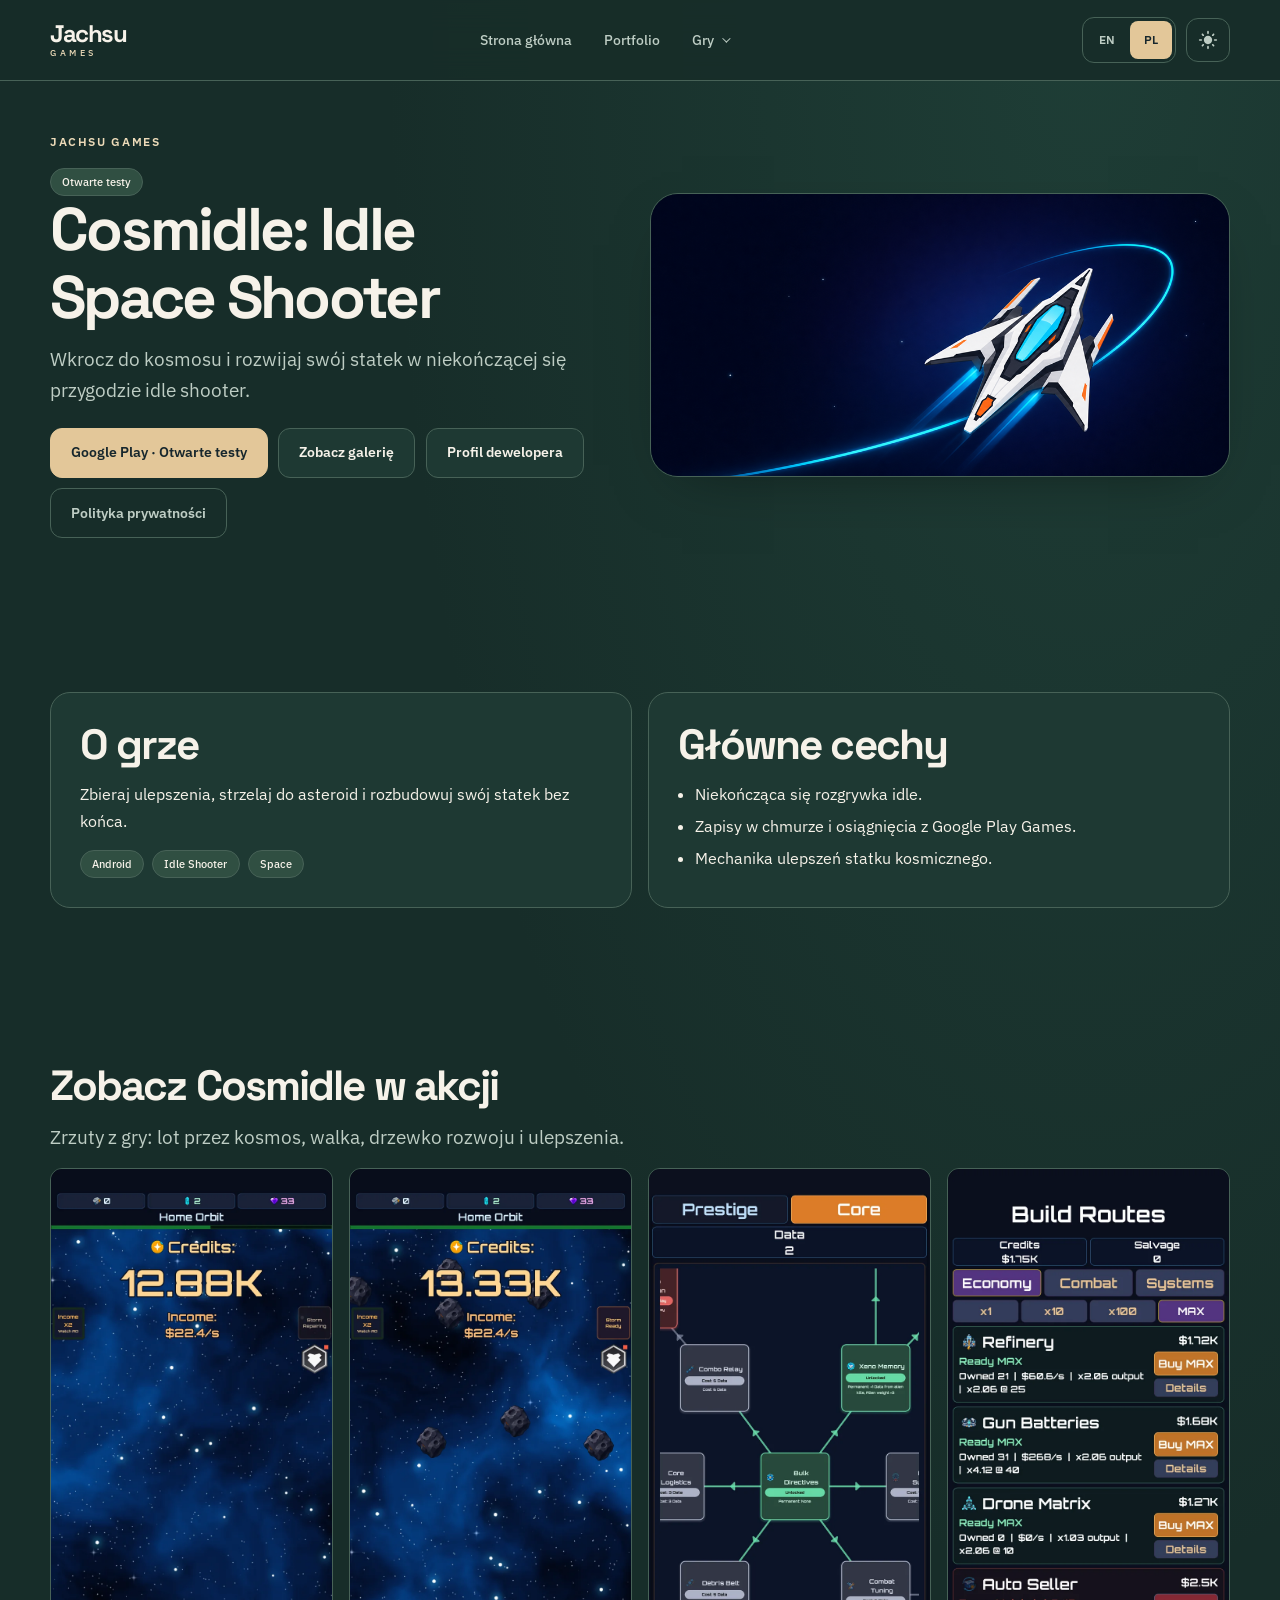
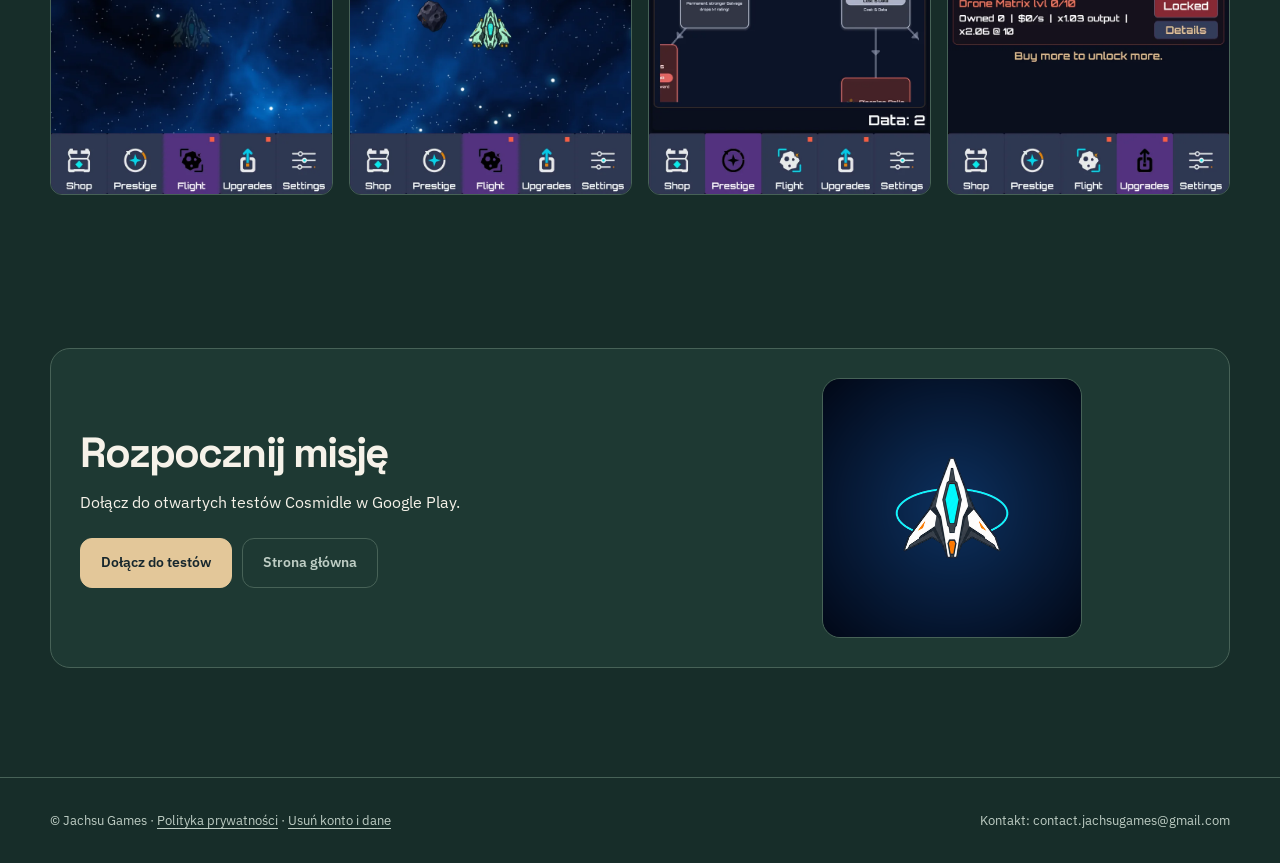
==== cosmidle/index.html @ dfb0c690 "Add Infograf favicon and refresh light-theme website thumbnail" ====
<!doctype html>
<html lang="pl" data-theme="dark">
<head>
  <meta charset="utf-8">
  <meta name="viewport" content="width=device-width, initial-scale=1">
  <title data-i18n="cosmidle.meta.title">Cosmidle: Idle Space Shooter | Jachsu Games</title>
  <meta name="description" content="Cosmidle: Idle Space Shooter to mobilna gra od Jachsu Games." data-i18n-content="cosmidle.meta.description">
  <meta property="og:title" content="Cosmidle: Idle Space Shooter" data-i18n-content="cosmidle.meta.ogTitle">
  <meta property="og:description" content="Cosmidle: Idle Space Shooter - nowa gra od Jachsu Games." data-i18n-content="cosmidle.meta.ogDescription">
  <meta property="og:image" content="https://jachsugames.com/assets/cosmidle/banner.png">
  <meta property="twitter:image" content="https://jachsugames.com/assets/cosmidle/banner.png">
  <meta property="og:type" content="website">
  <meta property="og:url" content="https://jachsugames.com/cosmidle/">
  <meta property="twitter:card" content="summary_large_image">
  <meta property="twitter:title" content="Cosmidle: Idle Space Shooter" data-i18n-content="cosmidle.meta.ogTitle">
  <meta property="twitter:description" content="Cosmidle: Idle Space Shooter - nowa gra od Jachsu Games." data-i18n-content="cosmidle.meta.ogDescription">
  <link rel="canonical" href="https://jachsugames.com/cosmidle/">
  <link rel="stylesheet" href="../styles/base.css?v=20261026-portfolio-fix">
  <link rel="stylesheet" href="../styles/components.css?v=20261026-portfolio-fix">
  <link rel="stylesheet" href="../styles/pages/cosmidle.css?v=20261026-portfolio-fix">
  <script defer src="../scripts/i18n.js?v=20261026-portfolio-fix"></script>
  <script defer src="../scripts/main.js?v=20261026-portfolio-fix"></script>
  <link rel="icon" href="/favicon.ico" sizes="16x16 32x32 48x48 64x64">
  <link rel="icon" type="image/png" href="/favicon-96x96.png" sizes="96x96">
  <link rel="apple-touch-icon" href="/apple-touch-icon.png" sizes="180x180">
</head>
<body class="cosmidle-page">
  <a class="skip-link" href="#main-content" data-i18n="nav.skip">Przejdź do treści</a>
  <header class="site-header">
    <div class="container">
      <nav class="site-nav" aria-label="Nawigacja glowna" data-i18n-aria-label="nav.primary">
        <a class="site-brand" href="../" aria-label="Jachsu Games">Jachsu<span>Games</span></a>
        <div class="site-nav-links" id="site-nav-links">
          <a href="../" data-i18n="nav.home">Strona glowna</a>
          <a href="../portfolio/" data-i18n="nav.portfolio">Portfolio</a>
          <div class="dropdown">
            <button type="button" class="dropdown-toggle" aria-expanded="false" aria-haspopup="true" aria-controls="games-menu" data-i18n="nav.games">Gry</button>
            <div class="dropdown-menu" role="menu" id="games-menu">
              <a role="menuitem" href="../infograf/" data-i18n="nav.infograf">Infograf Puzzle</a>
              <a role="menuitem" href="../cosmidle/" data-i18n="nav.cosmidle">Cosmidle: Idle Space Shooter</a>
              <a role="menuitem" href="../polyrush/" data-i18n="nav.polyrush">Polyrush (archiwum)</a>
            </div>
          </div>
        </div>
        <div class="site-nav-controls">
          <div class="lang-switch" role="group" data-i18n-aria-label="nav.language">
            <button type="button" class="lang-btn" data-lang-switch="en" data-i18n="nav.switch.en" aria-pressed="false">EN</button>
            <button type="button" class="lang-btn" data-lang-switch="pl" data-i18n="nav.switch.pl" aria-pressed="true">PL</button>
          </div>
          <button type="button" class="theme-toggle" aria-label="Przełącz motyw" data-i18n-aria-label="nav.theme" id="theme-toggle">
            <!-- Sun icon for light mode -->
            <svg class="sun-icon" xmlns="http://www.w3.org/2000/svg" viewBox="0 0 24 24" style="display: none;">
              <path d="M12 7c-2.76 0-5 2.24-5 5s2.24 5 5 5 5-2.24 5-5-2.24-5-5-5zM2 13h2c.55 0 1-.45 1-1s-.45-1-1-1H2c-.55 0-1 .45-1 1s.45 1 1 1zm18 0h2c.55 0 1-.45 1-1s-.45-1-1-1h-2c-.55 0-1 .45-1 1s.45 1 1 1zM11 2v2c0 .55.45 1 1 1s1-.45 1-1V2c0-.55-.45-1-1-1s-1 .45-1 1zm0 18v2c0 .55.45 1 1 1s1-.45 1-1v-2c0-.55-.45-1-1-1s-1 .45-1 1zM5.99 4.58c-.39-.39-1.03-.39-1.41 0-.39.39-.39 1.03 0 1.41l1.06 1.06c.39.39 1.03.39 1.41 0 .39-.39.39-1.03 0-1.41L5.99 4.58zm12.37 12.37c-.39-.39-1.03-.39-1.41 0-.39.39-.39 1.03 0 1.41l1.06 1.06c.39.39 1.03.39 1.41 0 .39-.39.39-1.03 0-1.41l-1.06-1.06zm1.06-10.96c.39-.39.39-1.03 0-1.41-.39-.39-1.03-.39-1.41 0l-1.06 1.06c-.39.39-.39 1.03 0 1.41.39.39 1.03.39 1.41 0l1.06-1.06zM7.05 18.36c.39-.39.39-1.03 0-1.41-.39-.39-1.03-.39-1.41 0l-1.06 1.06c-.39.39-.39 1.03 0 1.41.39.39 1.03.39 1.41 0l1.06-1.06z"></path>
            </svg>
            <!-- Moon icon for dark mode -->
            <svg class="moon-icon" xmlns="http://www.w3.org/2000/svg" viewBox="0 0 24 24" style="display: block;">
              <path d="M12 3c-4.97 0-9 4.03-9 9s4.03 9 9 9 9-4.03 9-9c0-.46-.04-.92-.1-1.36-.98 1.37-2.58 2.26-4.4 2.26-2.98 0-5.4-2.42-5.4-5.4 0-1.81.89-3.42 2.26-4.4-.44-.06-.9-.1-1.36-.1z"></path>
            </svg>
          </button>
        </div>
        <button type="button" class="mobile-nav-toggle" aria-expanded="false" aria-controls="site-nav-links" aria-label="Otwórz menu" data-i18n-aria-label="nav.menu.open">
          <svg class="menu-icon" aria-hidden="true" viewBox="0 0 24 24" fill="none" stroke="currentColor" stroke-width="1.8" stroke-linecap="round"><path d="M4 6h16M4 12h16M4 18h16"/></svg>
          <svg class="close-icon" aria-hidden="true" viewBox="0 0 24 24" fill="none" stroke="currentColor" stroke-width="1.8" stroke-linecap="round"><path d="m6 6 12 12M18 6 6 18"/></svg>
        </button>
      </nav>
    </div>
  </header>

  <main id="main-content">
    <section class="section cosmidle-hero">
      <div class="container cosmidle-hero-grid">
        <div class="reveal">
          <p class="eyebrow" data-i18n="cosmidle.hero.eyebrow">Jachsu Games</p>
          <span class="badge" data-i18n="cosmidle.hero.status">Otwarte testy</span>
          <h1 data-i18n="cosmidle.hero.title">Cosmidle: Idle Space Shooter</h1>
          <p class="lead" data-i18n="cosmidle.hero.lead">Wkrocz do kosmosu i rozwijaj swój statek w niekończącej się przygodzie idle shooter.</p>
          <div class="btn-row">
            <a class="btn btn-primary" href="https://play.google.com/store/apps/details?id=com.jachsugames.cosmidle" target="_blank" rel="noreferrer noopener" data-i18n="cosmidle.hero.ctaStore">Google Play · Otwarte testy</a>
            <a class="btn btn-secondary" href="#gallery" data-i18n="cosmidle.hero.ctaGallery">Zobacz galerię</a>
            <a class="btn btn-secondary" href="https://play.google.com/store/apps/dev?id=4923254199329031787" target="_blank" rel="noreferrer noopener" data-i18n="cosmidle.hero.ctaDev">Profil dewelopera</a>
            <a class="btn btn-ghost" href="../CosmidlePolicy.html" target="_blank" rel="noreferrer noopener" data-i18n="cosmidle.hero.ctaPolicy">Privacy Policy</a>
          </div>
        </div>
        <img class="cosmidle-hero-banner reveal" src="../assets/cosmidle/banner.png" alt="Cosmidle — statek kosmiczny na tle gwiazd" data-i18n-alt="cosmidle.banner.alt" width="1024" height="500" fetchpriority="high" decoding="async">
      </div>
    </section>

    <section class="section">
      <div class="container cosmidle-quick">
        <article class="card reveal">
          <h2 data-i18n="cosmidle.features.title">O grze</h2>
          <p data-i18n="cosmidle.features.text">Zbieraj ulepszenia, strzelaj do asteroid i rozbudowuj swój statek bez końca.</p>
          <div class="chip-row">
            <span class="badge">Android</span>
            <span class="badge">Idle Shooter</span>
            <span class="badge">Space</span>
          </div>
        </article>
        <article class="card reveal">
          <h2 data-i18n="cosmidle.loop.title">Główne cechy</h2>
          <ul class="cosmidle-list">
            <li data-i18n="cosmidle.loop.item1">Niekończąca się rozgrywka idle.</li>
            <li data-i18n="cosmidle.loop.item2">Zapisy w chmurze i osiągnięcia z Google Play Games.</li>
            <li data-i18n="cosmidle.loop.item3">Mechanika ulepszeń statku kosmicznego.</li>
          </ul>
        </article>
      </div>
    </section>

    <section class="section" id="gallery" aria-labelledby="gallery-title">
      <div class="container">
        <h2 id="gallery-title" data-i18n="cosmidle.gallery.title">Zobacz Cosmidle w akcji</h2>
        <p class="lead" data-i18n="cosmidle.gallery.lead">Zrzuty z gry: lot przez kosmos, walka, drzewko rozwoju i ulepszenia.</p>
        <p class="gallery-swipe-hint" data-i18n="cosmidle.gallery.swipe">Przesuń, aby zobaczyć kolejne zdjęcia →</p>
        <div class="cosmidle-gallery">
          <a class="reveal" href="../assets/cosmidle/screenshot-1.webp" target="_blank" rel="noreferrer noopener">
            <img src="../assets/cosmidle/screenshot-1.webp" alt="Cosmidle — statek w sektorze Home Orbit" data-i18n-alt="cosmidle.gallery.alt1" width="720" height="1600" loading="lazy" decoding="async">
          </a>
          <a class="reveal" href="../assets/cosmidle/screenshot-2.webp" target="_blank" rel="noreferrer noopener">
            <img src="../assets/cosmidle/screenshot-2.webp" alt="Cosmidle — walka z asteroidami" data-i18n-alt="cosmidle.gallery.alt2" width="720" height="1600" loading="lazy" decoding="async">
          </a>
          <a class="reveal" href="../assets/cosmidle/screenshot-3.webp" target="_blank" rel="noreferrer noopener">
            <img src="../assets/cosmidle/screenshot-3.webp" alt="Cosmidle — drzewko stałych ulepszeń Core" data-i18n-alt="cosmidle.gallery.alt3" width="720" height="1600" loading="lazy" decoding="async">
          </a>
          <a class="reveal" href="../assets/cosmidle/screenshot-4.webp" target="_blank" rel="noreferrer noopener">
            <img src="../assets/cosmidle/screenshot-4.webp" alt="Cosmidle — ulepszenia gospodarki i uzbrojenia" data-i18n-alt="cosmidle.gallery.alt4" width="720" height="1600" loading="lazy" decoding="async">
          </a>
        </div>
      </div>
    </section>

    <section class="section cosmidle-cta">
      <div class="container">
        <article class="card reveal">
          <div>
            <h2 data-i18n="cosmidle.cta.title">Rozpocznij misję</h2>
            <p data-i18n="cosmidle.cta.lead">Dołącz do otwartych testów Cosmidle w Google Play.</p>
            <div class="btn-row">
              <a class="btn btn-primary" href="https://play.google.com/store/apps/details?id=com.jachsugames.cosmidle" target="_blank" rel="noreferrer noopener" data-i18n="cosmidle.cta.primary">Dołącz do testów</a>
              <a class="btn btn-ghost" href="../" data-i18n="cosmidle.cta.secondary">Strona główna</a>
            </div>
          </div>
          <a href="https://play.google.com/store/apps/details?id=com.jachsugames.cosmidle" target="_blank" rel="noreferrer noopener">
            <img class="cosmidle-cta-image" src="../assets/cosmidle/icon.png" alt="Ikona gry Cosmidle" data-i18n-alt="cosmidle.icon.alt" width="512" height="512" loading="lazy" decoding="async">
          </a>
        </article>
      </div>
    </section>
  </main>

  <footer class="site-footer">
    <div class="container">
      <p>© Jachsu Games · <a href="../CosmidlePolicy.html" target="_blank" rel="noreferrer noopener" data-i18n="cosmidle.hero.ctaPolicy">Polityka prywatności</a> · <a href="../CosmidleDeleteAccount.html" data-i18n="cosmidle.footer.delete">Usuń konto i dane</a></p>
      <p><span data-i18n="footer.contactPrefix">Kontakt:</span> contact.jachsugames@gmail.com</p>
    </div>
  </footer>
</body>
</html>
---- styles/base.css ----
@import url("https://fonts.googleapis.com/css2?family=IBM+Plex+Sans:wght@400;500;600;700&family=Space+Grotesk:wght@500;600;700&display=swap");

:root, [data-theme="dark"] {
  color-scheme: dark;
  --cream: #F6F2E9; --green: #326A59; --navy: #17272D; --gold: #E3C799;
  --bg: #172D29; --bg-soft: #1E3933; --bg-elevated: #284A40;
  --text: #F6F2E9; --text-muted: #BECDC4; --line: #476257;
  --accent: #E3C799; --accent-strong: #EDDBB9; --accent-soft: #304F42;
  --highlight: #E3C799; --success: #A4C5A7; --nav-bg: rgba(23,45,41,.96);
  --shadow: 0 20px 60px -32px rgba(0,0,0,.5);
  --radius-sm: 12px; --radius-md: 20px; --radius-lg: 28px;
}
[data-theme="light"] {
  color-scheme: light;
  --bg: #F6F2E9; --bg-soft: #FFFCF6; --bg-elevated: #EAE8DC;
  --text: #17272D; --text-muted: #506158; --line: #C9CFC0;
  --accent: #326A59; --accent-strong: #285444; --accent-soft: #E1E8DC;
  --success: #326A59; --nav-bg: rgba(246,242,233,.96);
  --shadow: 0 20px 60px -32px rgba(23,39,45,.2);
}
*, *::before, *::after { box-sizing: border-box; }
html { scroll-behavior: smooth; scroll-padding-top: 110px; }
body { margin: 0; font-family: "IBM Plex Sans", "Segoe UI", sans-serif; color: var(--text); background: var(--bg); background-image: radial-gradient(ellipse at 85% 0%, rgba(50,106,89,.27), transparent 44rem); line-height: 1.65; min-height: 100vh; -webkit-font-smoothing: antialiased; }
img { max-width: 100%; height: auto; display: block; }
a { color: inherit; text-underline-offset: .2em; }
a, button { -webkit-tap-highlight-color: transparent; }
button, input, select, textarea { font: inherit; }
button, [role="button"] { cursor: pointer; }
h1, h2, h3 { font-family: "Space Grotesk", "IBM Plex Sans", sans-serif; letter-spacing: -.045em; line-height: 1.12; margin: 0 0 .8rem; overflow-wrap: break-word; text-wrap: balance; }
h1 { font-size: clamp(2.3rem,4.7vw,4.5rem); }
h2 { font-size: clamp(1.75rem,3.3vw,2.8rem); }
h3 { font-size: clamp(1.12rem,1.8vw,1.4rem); letter-spacing: -.025em; }
p { margin: 0 0 1rem; }
::selection { background: var(--gold); color: var(--navy); }
.container { width: min(1180px,calc(100% - 4rem)); margin-inline: auto; }
.section { padding: clamp(2.5rem,6vw,5rem) 0; }
.eyebrow { margin: 0 0 1rem; color: var(--accent-strong); letter-spacing: .14em; text-transform: uppercase; font-weight: 600; font-size: .72rem; }
.lead { color: var(--text-muted); font-size: clamp(1.03rem,1.5vw,1.16rem); max-width: 58ch; }
.sr-only { position: absolute; width: 1px; height: 1px; padding: 0; margin: -1px; overflow: hidden; clip: rect(0,0,0,0); white-space: nowrap; border: 0; }
:focus-visible { outline: 3px solid var(--accent); outline-offset: 5px; }
.skip-link { position: fixed; z-index: 100; top: .5rem; left: 1rem; transform: translateY(-160%); padding: .7rem 1rem; background: var(--gold); color: var(--navy); border-radius: 8px; }
.skip-link:focus { transform: none; }
.reveal { opacity: 1; }
@media (max-width:768px) {
  html { scroll-padding-top: 92px; }
  .container { width: calc(100% - 2rem); }
  .section { padding: 2.6rem 0; }
  h1 { font-size: clamp(2.15rem,8.5vw,3.6rem); }
  h2 { font-size: clamp(1.65rem,6.5vw,2.1rem); }
  .lead { font-size: 1rem; line-height: 1.65; }
}
@media (prefers-reduced-motion:reduce) {
  html { scroll-behavior: auto; }
  *, *::before, *::after { animation-duration: .01ms !important; transition-duration: .01ms !important; }
}
---- styles/components.css ----
.site-header { position: sticky; top: 0; z-index: 40; padding: 1rem 0; background: var(--nav-bg); border-bottom: 1px solid var(--line); backdrop-filter: blur(16px); }
.site-nav { position: relative; display: flex; align-items: center; gap: 2rem; min-height: 48px; }
.site-nav .site-brand { display: inline-flex; flex-direction: column; align-items: flex-start; gap: .15rem; flex: 0 0 auto; font-family: "Space Grotesk",sans-serif; font-size: 1.5rem; font-weight: 700; letter-spacing: -.06em; line-height: 1; text-decoration: none; }
.site-brand span { color: var(--accent-strong); font-family: "IBM Plex Sans",sans-serif; font-size: .55rem; font-weight: 500; letter-spacing: .4em; text-transform: uppercase; }
.site-nav-links { display: flex; align-items: center; justify-content: center; gap: .2rem; flex: 1; min-width: 0; }
.site-nav-controls { display: flex; align-items: center; gap: .65rem; }
.site-nav-links > a, .dropdown-toggle { display: inline-flex; align-items: center; justify-content: center; gap: .5rem; padding: .65rem .85rem; min-height: 44px; color: var(--text-muted); font-size: .87rem; font-weight: 500; text-decoration: none; background: transparent; border: 1px solid transparent; border-radius: 10px; line-height: 1.3; }
.site-nav-links > a:hover, .site-nav-links > a[aria-current="page"], .dropdown-toggle:hover, .dropdown.open .dropdown-toggle { color: var(--text); background: var(--accent-soft); }
.dropdown { position: relative; }
.dropdown-toggle::after { content: ""; width: 6px; height: 6px; border-right: 1.5px solid; border-bottom: 1.5px solid; transform: rotate(45deg) translateY(-2px); }
.dropdown::after { content: ""; position: absolute; top: 100%; inset-inline: 0; height: .5rem; }
.dropdown-menu { display: none; position: absolute; top: calc(100% + .4rem); left: 0; min-width: 260px; padding: .45rem; background: var(--bg-soft); border: 1px solid var(--line); border-radius: 16px; box-shadow: var(--shadow); z-index: 20; }
.dropdown.open .dropdown-menu { display: block; }
.dropdown-menu a { display: flex; align-items: center; min-height: 48px; padding: .7rem .85rem; border-radius: 10px; font-size: .9rem; line-height: 1.3; text-decoration: none; }
.dropdown-menu a:hover { background: var(--accent-soft); }
.lang-switch { display: inline-flex; padding: 3px; gap: 2px; border: 1px solid var(--line); border-radius: 12px; }
.lang-btn { display: inline-flex; justify-content: center; align-items: center; min-width: 42px; min-height: 38px; padding: .35rem .5rem; border: 0; border-radius: 8px; font-size: .75rem; font-weight: 600; background: transparent; color: var(--text-muted); }
.lang-btn[aria-pressed="true"] { background: var(--gold); color: var(--navy); }
.theme-toggle { display: inline-flex; align-items: center; justify-content: center; width: 44px; height: 44px; padding: .65rem; border: 1px solid var(--line); border-radius: 12px; background: transparent; color: var(--text-muted); }
.theme-toggle svg { width: 20px; height: 20px; fill: currentColor; }
.theme-toggle:hover { color: var(--text); background: var(--accent-soft); }
.mobile-nav-toggle, .close-icon { display: none; }
.btn-row { display: flex; flex-wrap: wrap; gap: .65rem; margin-top: 1.4rem; }
.btn { display: inline-flex; align-items: center; justify-content: center; gap: .5rem; min-height: 50px; padding: .8rem 1.25rem; border-radius: 12px; border: 1px solid transparent; font-size: .9rem; font-weight: 600; line-height: 1.3; text-align: center; text-decoration: none; transition: background-color 160ms ease,border-color 160ms ease,transform 160ms ease; }
.btn-primary { background: var(--gold); color: var(--navy); border-color: var(--gold); }
.btn-primary:hover { background: #EFDBB9; border-color: #EFDBB9; transform: translateY(-2px); }
.btn-secondary { background: var(--bg-soft); color: var(--text); border-color: var(--line); }
.btn-secondary:hover { background: var(--bg-elevated); border-color: var(--text-muted); }
.btn-ghost { color: var(--text-muted); border-color: var(--line); background: transparent; }
.btn-ghost:hover { background: var(--accent-soft); color: var(--text); }
.btn-disabled, .btn:disabled { opacity: .5; cursor: not-allowed; pointer-events: none; }
.chip-row { display: flex; flex-wrap: wrap; gap: .5rem; }
.chip { display: inline-flex; align-items: center; justify-content: center; min-height: 44px; padding: .5rem 1rem; border: 1px solid var(--line); border-radius: 100px; background: transparent; color: var(--text-muted); font-size: .83rem; font-weight: 500; }
.chip:hover { background: var(--bg-elevated); }
.chip.is-active, .chip[aria-pressed="true"] { color: var(--navy); background: var(--gold); border-color: var(--gold); }
.card { min-width: 0; padding: clamp(1.2rem,2.5vw,1.8rem); border: 1px solid var(--line); border-radius: var(--radius-md); background: var(--bg-soft); }
.card-muted { background: var(--bg-elevated); }
.badge { display: inline-flex; align-items: center; gap: .45rem; min-height: 28px; padding: .3rem .7rem; border: 1px solid var(--line); border-radius: 100px; background: var(--accent-soft); color: var(--text); font-size: .69rem; font-weight: 500; line-height: 1.3; }
.badge-available::before { content: ""; width: 6px; height: 6px; border-radius: 50%; background: var(--success); }
.section-heading { display: flex; align-items: end; justify-content: space-between; gap: 1rem; margin-bottom: 1.6rem; }
.section-heading h2, .section-heading p { margin: 0; }
.section-number { color: var(--accent-strong); font-family: "Space Grotesk",sans-serif; font-size: .78rem; letter-spacing: .12em; }
.text-link { display: inline-flex; align-items: center; gap: .6rem; min-height: 44px; color: var(--accent-strong); font-size: .9rem; font-weight: 500; text-decoration: none; }
.text-link::after { content: "↗"; font-size: 1.15em; }
.text-link:hover { text-decoration: underline; }
.site-footer { margin-top: 2rem; border-top: 1px solid var(--line); }
.site-footer .container { display: flex; justify-content: space-between; align-items: center; flex-wrap: wrap; gap: .6rem 2rem; padding-block: 2rem; color: var(--text-muted); font-size: .8rem; }
.site-footer p { margin: 0; overflow-wrap: anywhere; }
@media (max-width:980px) {
  .site-nav { gap: .9rem; }
  .site-nav-links > a, .dropdown-toggle { padding-inline: .65rem; font-size: .8rem; }
}
@media (max-width:768px) {
  .site-header { padding: .65rem 0; }
  .site-nav { flex-wrap: wrap; gap: .5rem; min-height: 44px; }
  .site-nav .site-brand { margin-right: auto; font-size: 1.35rem; }
  .site-nav-controls { gap: .4rem; }
  .lang-switch { padding: 2px; gap: 0; }
  .lang-btn { min-width: 36px; min-height: 38px; }
  .theme-toggle { width: 40px; }
  .js .mobile-nav-toggle { display: inline-flex; align-items: center; justify-content: center; width: 44px; height: 44px; padding: 0; flex: 0 0 44px; background: var(--bg-elevated); color: var(--text); border: 1px solid var(--line); border-radius: 12px; }
  .mobile-nav-toggle svg { width: 20px; height: 20px; }
  .is-menu-open .menu-icon { display: none; }
  .is-menu-open .close-icon { display: block; }
  .site-nav-links { display: flex; order: 4; flex: 0 0 100%; width: 100%; flex-direction: column; align-items: stretch; gap: .25rem; padding-top: .6rem; margin-top: .3rem; border-top: 1px solid var(--line); }
  .js .site-nav-links { display: none; }
  .js .is-menu-open .site-nav-links { display: flex; }
  .site-nav-links > a, .dropdown-toggle { width: 100%; justify-content: space-between; min-height: 48px; padding: .7rem .8rem; font-size: .95rem; }
  .dropdown { width: 100%; }
  .dropdown::after { display: none; }
  .dropdown-menu { position: static; width: 100%; min-width: 0; margin: .35rem 0 .5rem; box-shadow: none; }
  .btn-row { gap: .6rem; }
  .btn-row .btn { flex: 1 1 8rem; min-height: 50px; padding-inline: .9rem; font-size: .86rem; }
  .hero-actions .btn-primary { flex-basis: 100%; }
  .card { padding: 1.2rem; border-radius: 18px; }
  .section-heading { align-items: start; }
  .section-number { display: none; }
  .site-footer .container { flex-direction: column; align-items: flex-start; padding-block: 1.5rem; }
}
@media (max-width:350px) {
  .site-nav { gap: .3rem; }
  .site-nav-controls { gap: .2rem; }
  .lang-btn { min-width: 32px; }
  .theme-toggle { width: 36px; }
}
---- styles/pages/cosmidle.css ----
.cosmidle-hero {
  padding-top: clamp(2rem, 4vw, 3.8rem);
}

.cosmidle-hero-grid {
  display: grid;
  gap: 1.3rem;
  grid-template-columns: 1fr 1fr;
  align-items: center;
}

.cosmidle-hero-banner {
  border-radius: var(--radius-lg);
  border: 1px solid var(--line);
  box-shadow: var(--shadow);
}

.cosmidle-quick {
  display: grid;
  gap: 1rem;
  grid-template-columns: 1fr 1fr;
}

.cosmidle-list {
  margin: 0;
  padding-left: 1.1rem;
}

.cosmidle-list li + li {
  margin-top: 0.35rem;
}

.cosmidle-gallery {
  display: grid;
  gap: 1rem;
  grid-template-columns: repeat(4, minmax(0, 1fr));
}

.gallery-swipe-hint {
  display: none;
}

.cosmidle-gallery a {
  display: block;
  border-radius: 12px;
}

.cosmidle-gallery img {
  width: 100%;
  border: 1px solid var(--line);
  border-radius: 12px;
}

.cosmidle-cta .card {
  display: grid;
  gap: 1rem;
  grid-template-columns: 1.1fr 0.9fr;
  align-items: center;
}

.cosmidle-cta-image {
  max-width: 260px;
  margin-inline: auto;
  border-radius: 18px;
  border: 1px solid var(--line);
}

@media (max-width: 1024px) {
  .cosmidle-hero-grid,
  .cosmidle-quick {
    grid-template-columns: 1fr 1fr;
  }
}

@media (max-width: 768px) {
  .gallery-swipe-hint {
    display: block;
    color: var(--accent-strong);
    font-size: 0.85rem;
  }

  .cosmidle-gallery {
    grid-template-columns: none;
    grid-auto-flow: column;
    grid-auto-columns: min(72vw, 300px);
    gap: 0.75rem;
    overflow-x: auto;
    scrollbar-width: none;
    scroll-snap-type: x mandatory;
    overscroll-behavior-inline: contain;
    padding-bottom: 0.75rem;
  }

  .cosmidle-gallery a {
    scroll-snap-align: start;
  }

  .cosmidle-gallery::-webkit-scrollbar {
    display: none;
  }

  .cosmidle-hero-grid,
  .cosmidle-quick,
  .cosmidle-cta .card {
    grid-template-columns: 1fr;
  }

  .cosmidle-hero-grid,
  .cosmidle-quick {
    gap: 0.9rem;
  }

  .cosmidle-cta-image {
    width: min(240px, 100%);
  }
}
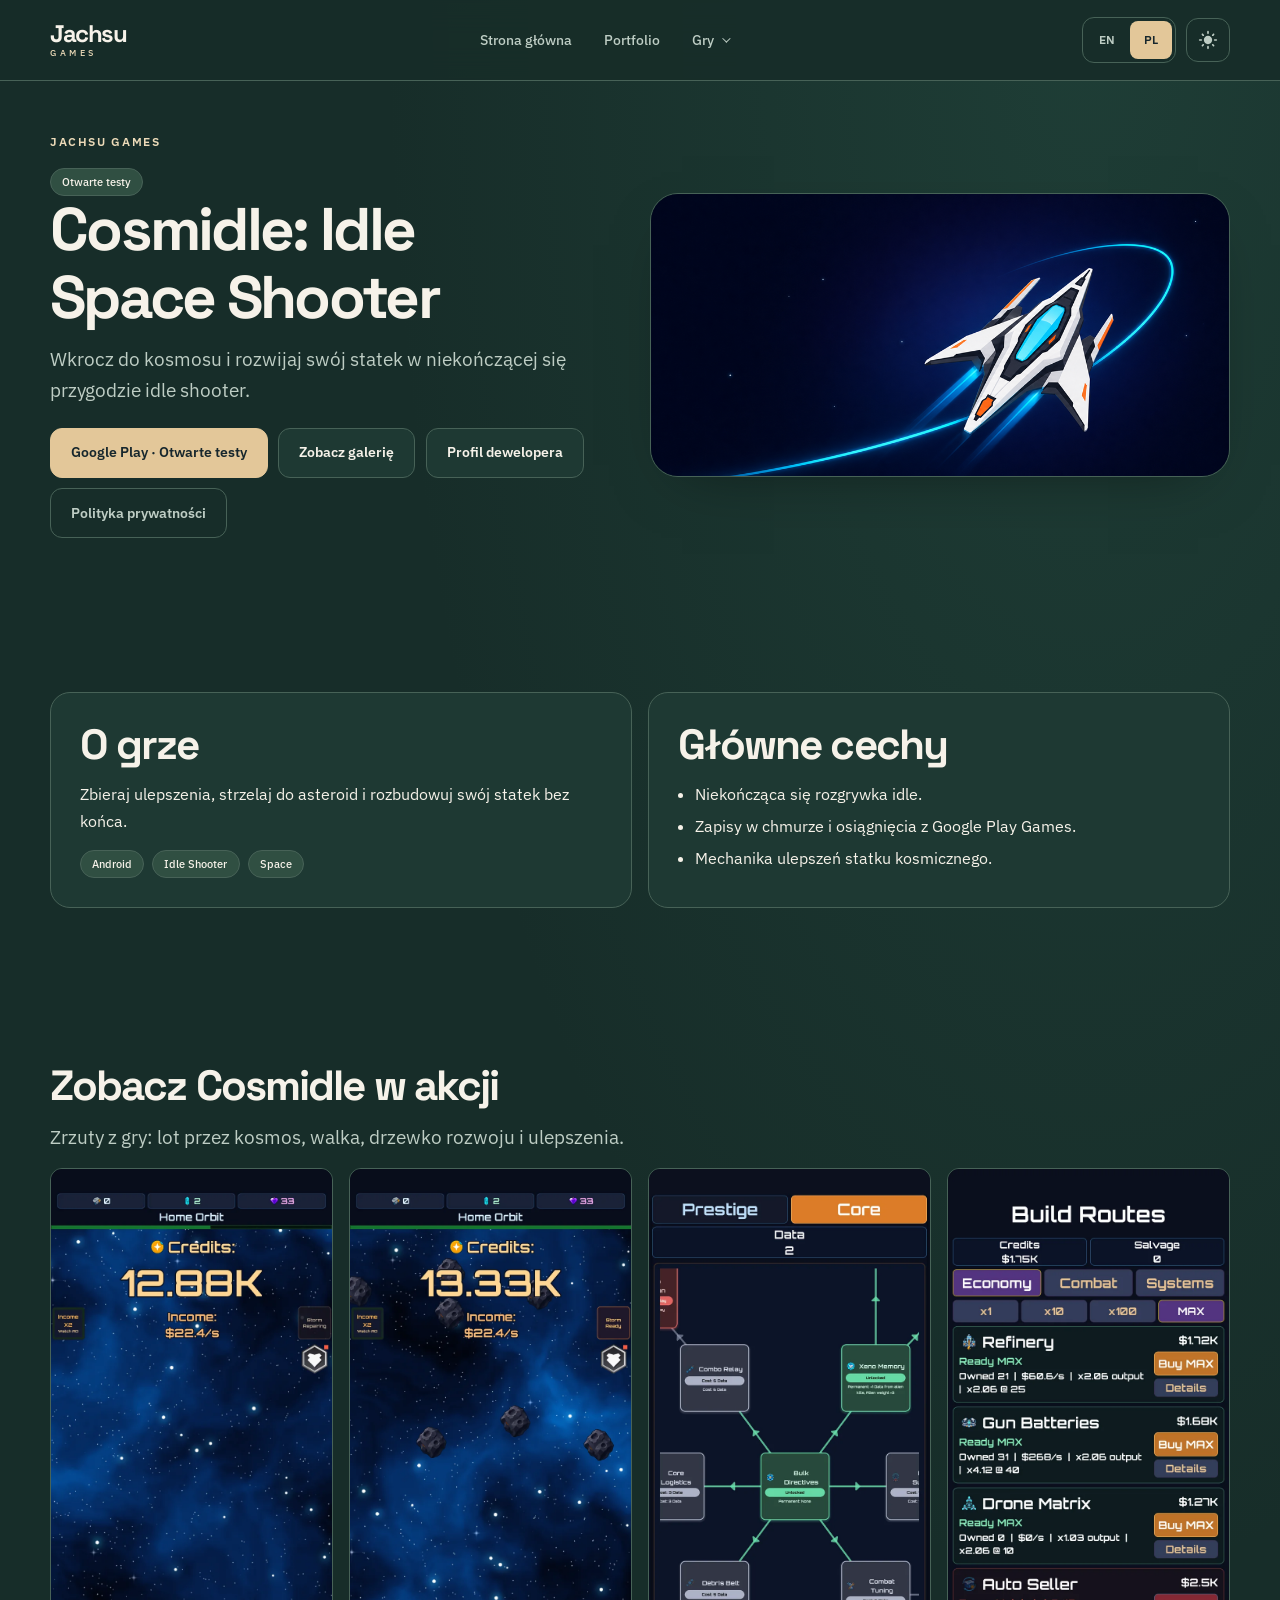
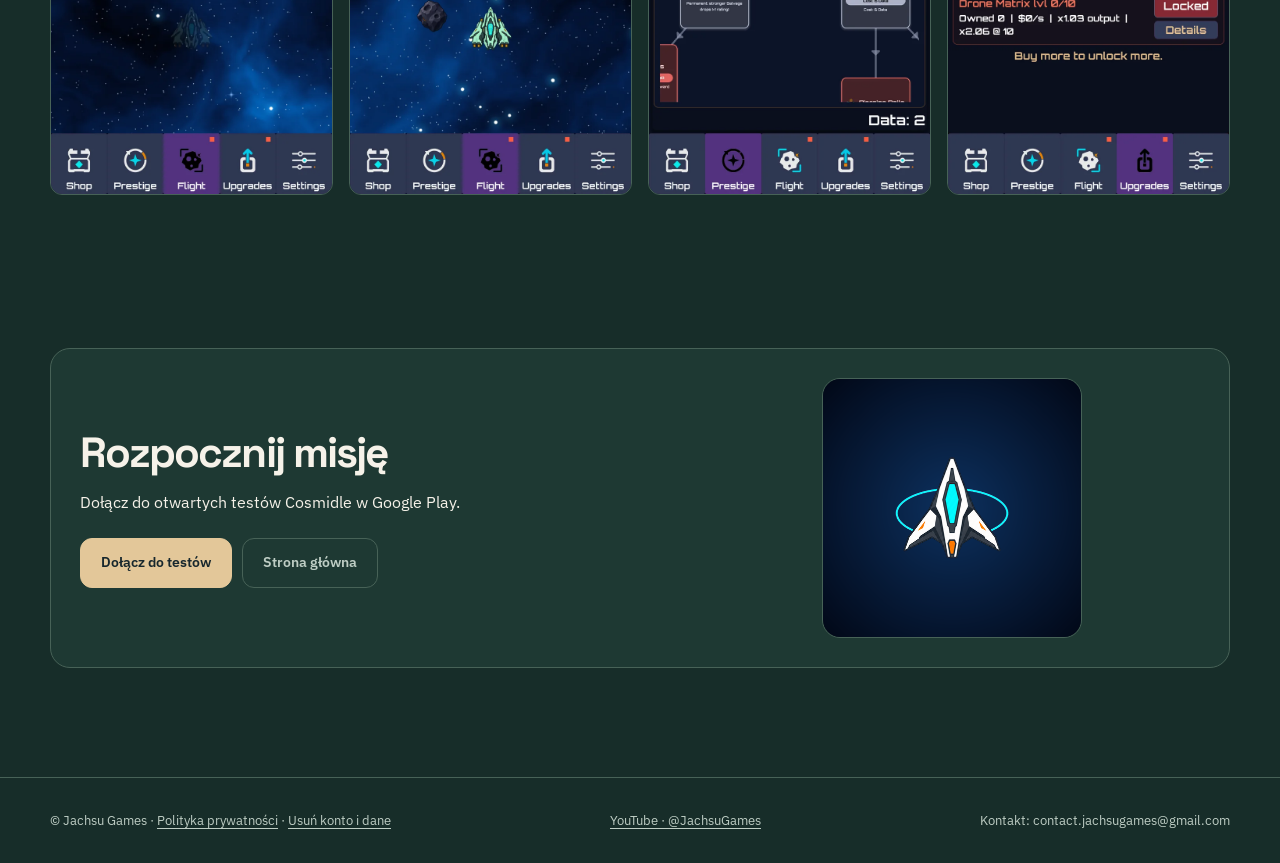
==== commit 4c33f092: "Add YouTube links to site footers Add a link to the Jachsu Games YouTube channel in the footers of t" ====
--- a/cosmidle/index.html
+++ b/cosmidle/index.html
@@ -151,6 +151,7 @@
   <footer class="site-footer">
     <div class="container">
       <p>© Jachsu Games · <a href="../CosmidlePolicy.html" target="_blank" rel="noreferrer noopener" data-i18n="cosmidle.hero.ctaPolicy">Polityka prywatności</a> · <a href="../CosmidleDeleteAccount.html" data-i18n="cosmidle.footer.delete">Usuń konto i dane</a></p>
+      <p><a href="https://www.youtube.com/@JachsuGames/" target="_blank" rel="noreferrer noopener">YouTube · @JachsuGames</a></p>
       <p><span data-i18n="footer.contactPrefix">Kontakt:</span> contact.jachsugames@gmail.com</p>
     </div>
   </footer>
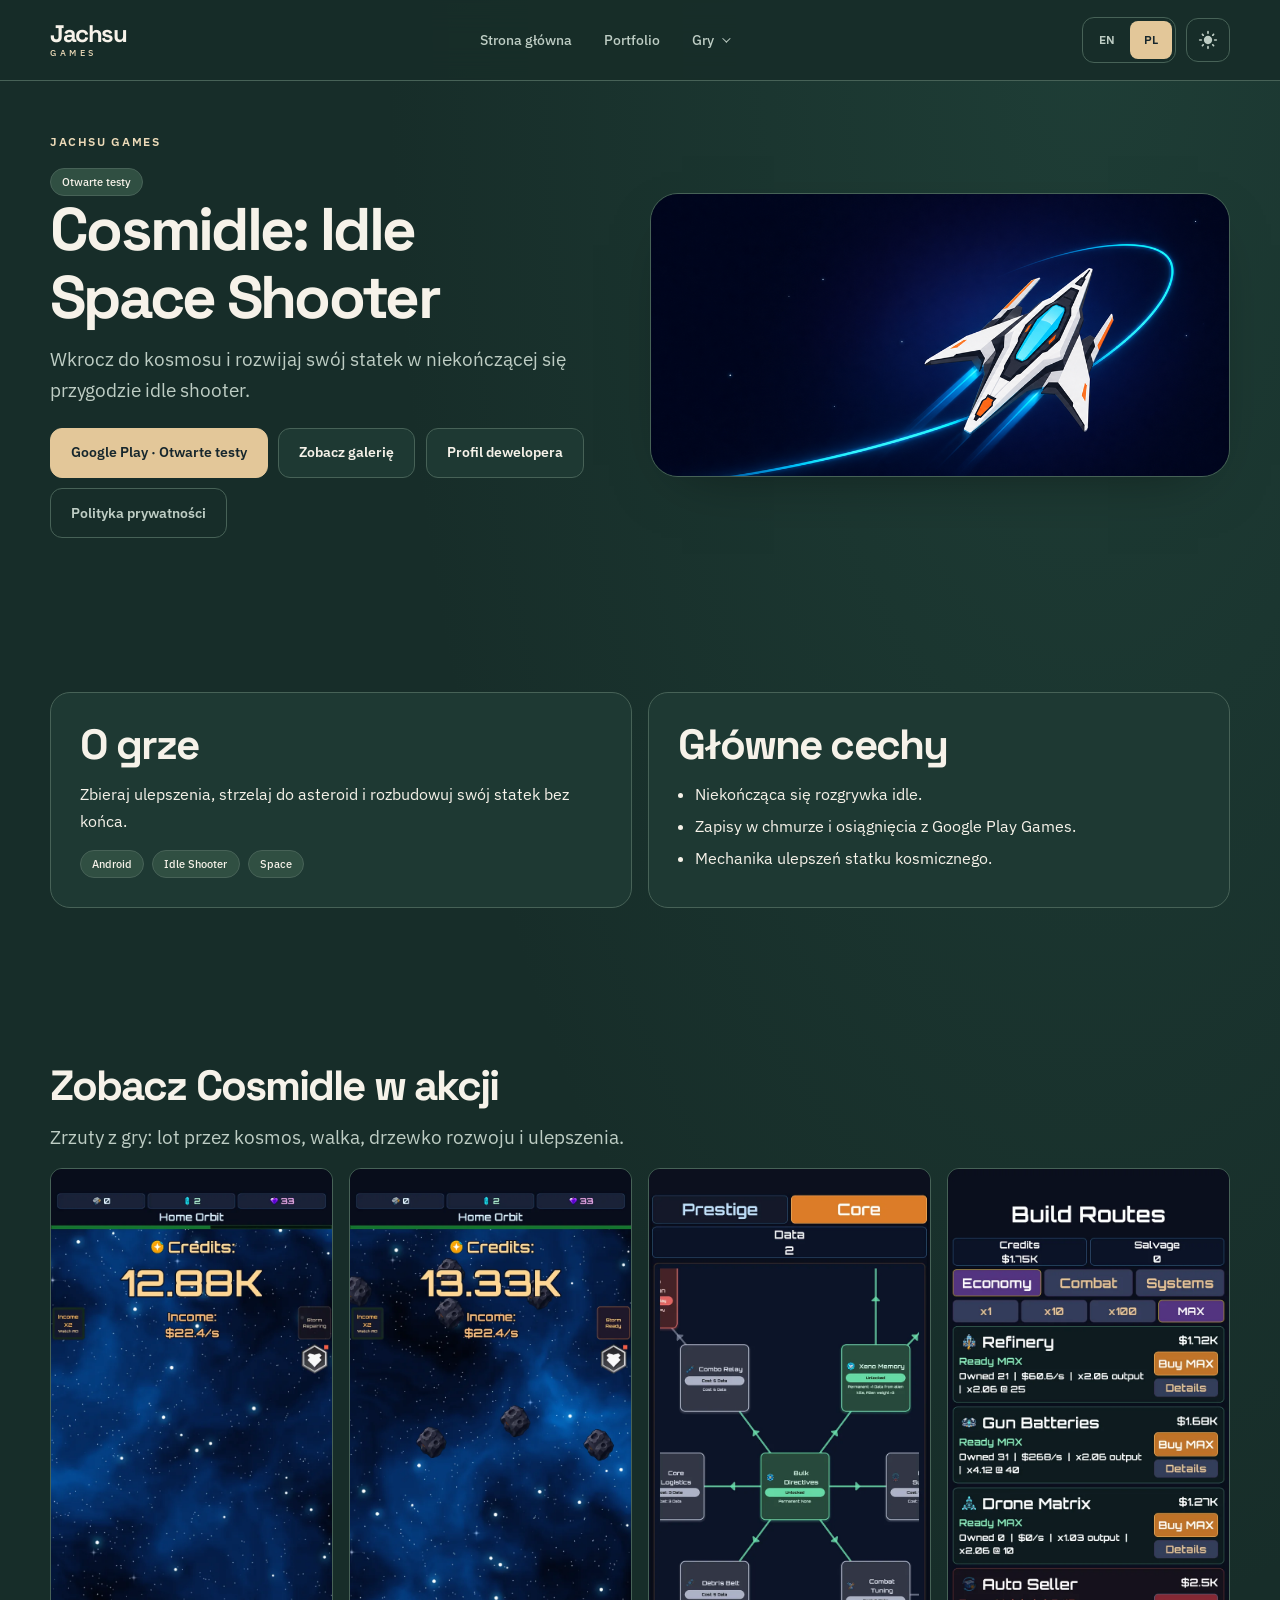
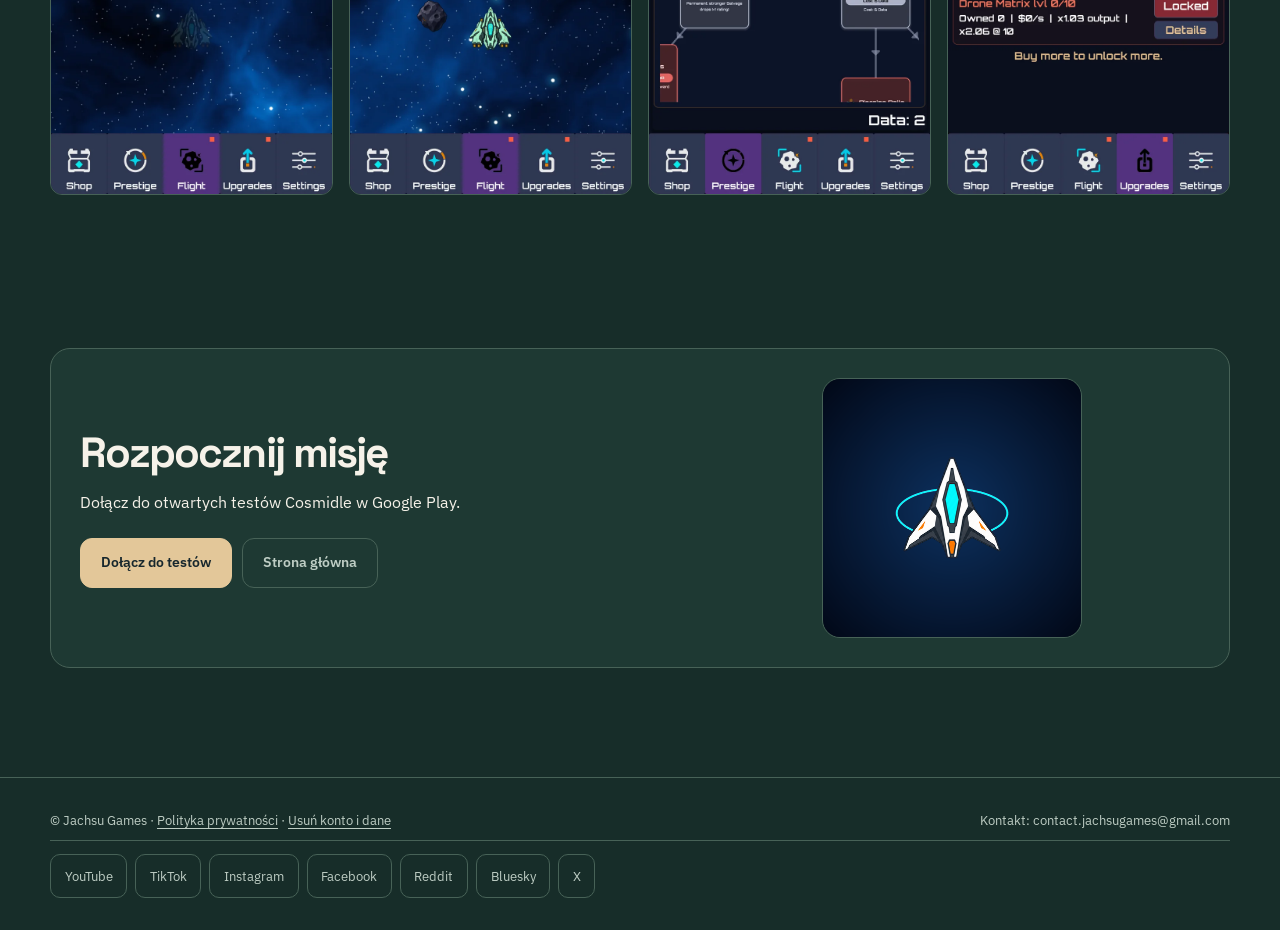
==== commit c7f0a591: "Add social media links to site footers Replace the single YouTube footer link with links to seven so" ====
--- a/cosmidle/index.html
+++ b/cosmidle/index.html
@@ -16,9 +16,9 @@
   <meta property="twitter:description" content="Cosmidle: Idle Space Shooter - nowa gra od Jachsu Games." data-i18n-content="cosmidle.meta.ogDescription">
   <link rel="canonical" href="https://jachsugames.com/cosmidle/">
   <link rel="stylesheet" href="../styles/base.css?v=20261026-portfolio-fix">
-  <link rel="stylesheet" href="../styles/components.css?v=20261026-portfolio-fix">
+  <link rel="stylesheet" href="../styles/components.css?v=20261027-social-links">
   <link rel="stylesheet" href="../styles/pages/cosmidle.css?v=20261026-portfolio-fix">
-  <script defer src="../scripts/i18n.js?v=20261026-portfolio-fix"></script>
+  <script defer src="../scripts/i18n.js?v=20261027-social-links"></script>
   <script defer src="../scripts/main.js?v=20261026-portfolio-fix"></script>
   <link rel="icon" href="/favicon.ico" sizes="16x16 32x32 48x48 64x64">
   <link rel="icon" type="image/png" href="/favicon-96x96.png" sizes="96x96">
@@ -151,8 +151,16 @@
   <footer class="site-footer">
     <div class="container">
       <p>© Jachsu Games · <a href="../CosmidlePolicy.html" target="_blank" rel="noreferrer noopener" data-i18n="cosmidle.hero.ctaPolicy">Polityka prywatności</a> · <a href="../CosmidleDeleteAccount.html" data-i18n="cosmidle.footer.delete">Usuń konto i dane</a></p>
-      <p><a href="https://www.youtube.com/@JachsuGames/" target="_blank" rel="noreferrer noopener">YouTube · @JachsuGames</a></p>
       <p><span data-i18n="footer.contactPrefix">Kontakt:</span> contact.jachsugames@gmail.com</p>
+      <nav class="footer-social-links" aria-label="Media społecznościowe" data-i18n-aria-label="footer.socialLabel">
+        <a href="https://www.youtube.com/@JachsuGames" target="_blank" rel="noreferrer noopener">YouTube</a>
+        <a href="https://www.tiktok.com/@jachsugames" target="_blank" rel="noreferrer noopener">TikTok</a>
+        <a href="https://www.instagram.com/jachsugames/" target="_blank" rel="noreferrer noopener">Instagram</a>
+        <a href="https://www.facebook.com/profile.php?id=61595538977433" target="_blank" rel="noreferrer noopener">Facebook</a>
+        <a href="https://www.reddit.com/user/JachsuGames/" target="_blank" rel="noreferrer noopener">Reddit</a>
+        <a href="https://bsky.app/profile/jachsugames.bsky.social" target="_blank" rel="noreferrer noopener">Bluesky</a>
+        <a href="https://x.com/JachsuGames" target="_blank" rel="noreferrer noopener">X</a>
+      </nav>
     </div>
   </footer>
 </body>
--- a/styles/components.css
+++ b/styles/components.css
@@ -46,6 +46,9 @@
 .site-footer { margin-top: 2rem; border-top: 1px solid var(--line); }
 .site-footer .container { display: flex; justify-content: space-between; align-items: center; flex-wrap: wrap; gap: .6rem 2rem; padding-block: 2rem; color: var(--text-muted); font-size: .8rem; }
 .site-footer p { margin: 0; overflow-wrap: anywhere; }
+.footer-social-links { display: flex; flex-wrap: wrap; gap: .5rem; flex: 0 0 100%; width: 100%; min-width: 0; padding-top: .8rem; border-top: 1px solid var(--line); }
+.footer-social-links a { display: inline-flex; align-items: center; justify-content: center; min-height: 44px; padding: .5rem .85rem; border: 1px solid var(--line); border-radius: 10px; text-decoration: none; }
+.footer-social-links a:hover { color: var(--text); background: var(--accent-soft); }
 @media (max-width:980px) {
   .site-nav { gap: .9rem; }
   .site-nav-links > a, .dropdown-toggle { padding-inline: .65rem; font-size: .8rem; }
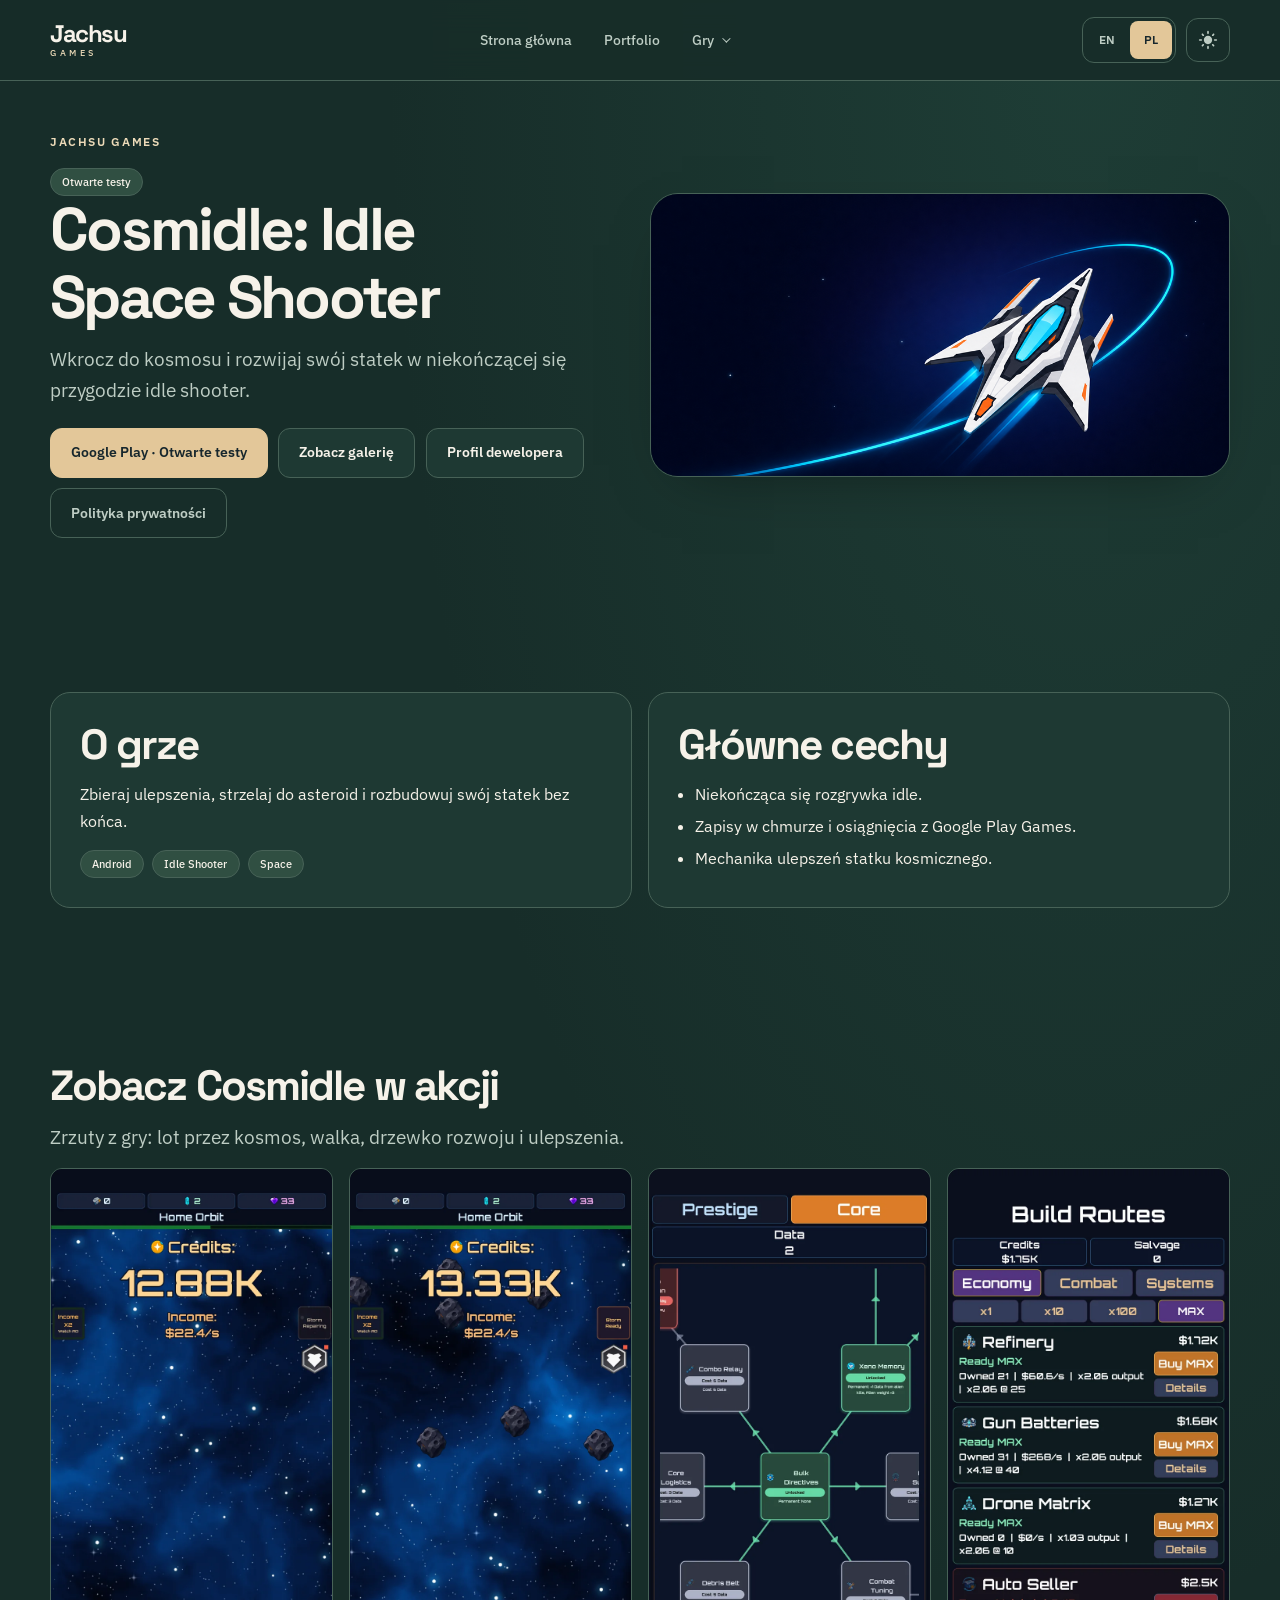
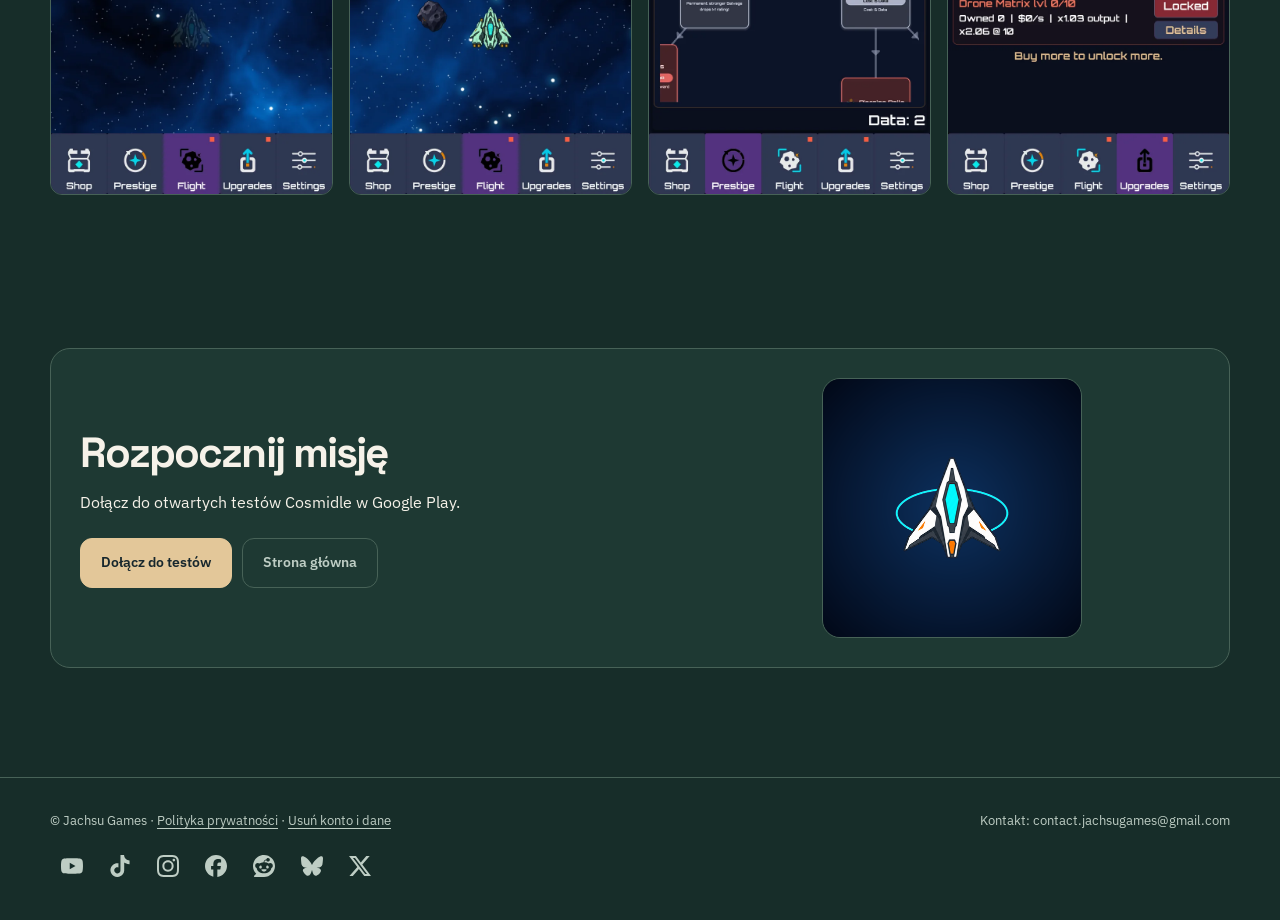
==== commit 5a8888a0: "Refresh light theme and social link icons Add reusable SVG social icons to page footers and update l" ====
--- a/cosmidle/index.html
+++ b/cosmidle/index.html
@@ -15,8 +15,8 @@
   <meta property="twitter:title" content="Cosmidle: Idle Space Shooter" data-i18n-content="cosmidle.meta.ogTitle">
   <meta property="twitter:description" content="Cosmidle: Idle Space Shooter - nowa gra od Jachsu Games." data-i18n-content="cosmidle.meta.ogDescription">
   <link rel="canonical" href="https://jachsugames.com/cosmidle/">
-  <link rel="stylesheet" href="../styles/base.css?v=20261026-portfolio-fix">
-  <link rel="stylesheet" href="../styles/components.css?v=20261027-social-links">
+  <link rel="stylesheet" href="../styles/base.css?v=20261027-green-controls-2">
+  <link rel="stylesheet" href="../styles/components.css?v=20261027-green-controls">
   <link rel="stylesheet" href="../styles/pages/cosmidle.css?v=20261026-portfolio-fix">
   <script defer src="../scripts/i18n.js?v=20261027-social-links"></script>
   <script defer src="../scripts/main.js?v=20261026-portfolio-fix"></script>
@@ -153,13 +153,13 @@
       <p>© Jachsu Games · <a href="../CosmidlePolicy.html" target="_blank" rel="noreferrer noopener" data-i18n="cosmidle.hero.ctaPolicy">Polityka prywatności</a> · <a href="../CosmidleDeleteAccount.html" data-i18n="cosmidle.footer.delete">Usuń konto i dane</a></p>
       <p><span data-i18n="footer.contactPrefix">Kontakt:</span> contact.jachsugames@gmail.com</p>
       <nav class="footer-social-links" aria-label="Media społecznościowe" data-i18n-aria-label="footer.socialLabel">
-        <a href="https://www.youtube.com/@JachsuGames" target="_blank" rel="noreferrer noopener">YouTube</a>
-        <a href="https://www.tiktok.com/@jachsugames" target="_blank" rel="noreferrer noopener">TikTok</a>
-        <a href="https://www.instagram.com/jachsugames/" target="_blank" rel="noreferrer noopener">Instagram</a>
-        <a href="https://www.facebook.com/profile.php?id=61595538977433" target="_blank" rel="noreferrer noopener">Facebook</a>
-        <a href="https://www.reddit.com/user/JachsuGames/" target="_blank" rel="noreferrer noopener">Reddit</a>
-        <a href="https://bsky.app/profile/jachsugames.bsky.social" target="_blank" rel="noreferrer noopener">Bluesky</a>
-        <a href="https://x.com/JachsuGames" target="_blank" rel="noreferrer noopener">X</a>
+        <a href="https://www.youtube.com/@JachsuGames" target="_blank" rel="noreferrer noopener" title="YouTube"><svg aria-hidden="true" focusable="false" width="22" height="22" viewBox="0 0 24 24"><use href="../assets/icons/social.svg#youtube"></use></svg><span class="sr-only">YouTube</span></a>
+        <a href="https://www.tiktok.com/@jachsugames" target="_blank" rel="noreferrer noopener" title="TikTok"><svg aria-hidden="true" focusable="false" width="22" height="22" viewBox="0 0 24 24"><use href="../assets/icons/social.svg#tiktok"></use></svg><span class="sr-only">TikTok</span></a>
+        <a href="https://www.instagram.com/jachsugames/" target="_blank" rel="noreferrer noopener" title="Instagram"><svg aria-hidden="true" focusable="false" width="22" height="22" viewBox="0 0 24 24"><use href="../assets/icons/social.svg#instagram"></use></svg><span class="sr-only">Instagram</span></a>
+        <a href="https://www.facebook.com/profile.php?id=61595538977433" target="_blank" rel="noreferrer noopener" title="Facebook"><svg aria-hidden="true" focusable="false" width="22" height="22" viewBox="0 0 24 24"><use href="../assets/icons/social.svg#facebook"></use></svg><span class="sr-only">Facebook</span></a>
+        <a href="https://www.reddit.com/user/JachsuGames/" target="_blank" rel="noreferrer noopener" title="Reddit"><svg aria-hidden="true" focusable="false" width="22" height="22" viewBox="0 0 24 24"><use href="../assets/icons/social.svg#reddit"></use></svg><span class="sr-only">Reddit</span></a>
+        <a href="https://bsky.app/profile/jachsugames.bsky.social" target="_blank" rel="noreferrer noopener" title="Bluesky"><svg aria-hidden="true" focusable="false" width="22" height="22" viewBox="0 0 24 24"><use href="../assets/icons/social.svg#bluesky"></use></svg><span class="sr-only">Bluesky</span></a>
+        <a href="https://x.com/JachsuGames" target="_blank" rel="noreferrer noopener" title="X"><svg aria-hidden="true" focusable="false" width="22" height="22" viewBox="0 0 24 24"><use href="../assets/icons/social.svg#x"></use></svg><span class="sr-only">X</span></a>
       </nav>
     </div>
   </footer>
--- a/styles/base.css
+++ b/styles/base.css
@@ -3,24 +3,28 @@
 :root, [data-theme="dark"] {
   color-scheme: dark;
   --cream: #F6F2E9; --green: #326A59; --navy: #17272D; --gold: #E3C799;
+  --action-bg: var(--gold); --action-text: var(--navy); --action-hover: #EFDBB9;
   --bg: #172D29; --bg-soft: #1E3933; --bg-elevated: #284A40;
   --text: #F6F2E9; --text-muted: #BECDC4; --line: #476257;
   --accent: #E3C799; --accent-strong: #EDDBB9; --accent-soft: #304F42;
   --highlight: #E3C799; --success: #A4C5A7; --nav-bg: rgba(23,45,41,.96);
   --shadow: 0 20px 60px -32px rgba(0,0,0,.5);
+  --page-glow: rgba(50,106,89,.27);
   --radius-sm: 12px; --radius-md: 20px; --radius-lg: 28px;
 }
 [data-theme="light"] {
   color-scheme: light;
-  --bg: #F6F2E9; --bg-soft: #FFFCF6; --bg-elevated: #EAE8DC;
-  --text: #17272D; --text-muted: #506158; --line: #C9CFC0;
-  --accent: #326A59; --accent-strong: #285444; --accent-soft: #E1E8DC;
-  --success: #326A59; --nav-bg: rgba(246,242,233,.96);
-  --shadow: 0 20px 60px -32px rgba(23,39,45,.2);
+  --bg: #E0EDD6; --bg-soft: #EFF5E7; --bg-elevated: #D6E5CA;
+  --action-bg: #326A59; --action-text: #F2F7EB; --action-hover: #285444;
+  --text: #20392C; --text-muted: #465B42; --line: #B0C3A1;
+  --accent: #326A59; --accent-strong: #285444; --accent-soft: #C4DAB7;
+  --success: #326A59; --nav-bg: rgba(224,237,214,.96);
+  --shadow: 0 20px 60px -32px rgba(32,57,44,.18);
+  --page-glow: rgba(87,137,71,.08);
 }
 *, *::before, *::after { box-sizing: border-box; }
 html { scroll-behavior: smooth; scroll-padding-top: 110px; }
-body { margin: 0; font-family: "IBM Plex Sans", "Segoe UI", sans-serif; color: var(--text); background: var(--bg); background-image: radial-gradient(ellipse at 85% 0%, rgba(50,106,89,.27), transparent 44rem); line-height: 1.65; min-height: 100vh; -webkit-font-smoothing: antialiased; }
+body { margin: 0; font-family: "IBM Plex Sans", "Segoe UI", sans-serif; color: var(--text); background: var(--bg); background-image: radial-gradient(ellipse at 85% 0%, var(--page-glow), transparent 44rem); line-height: 1.65; min-height: 100vh; -webkit-font-smoothing: antialiased; }
 img { max-width: 100%; height: auto; display: block; }
 a { color: inherit; text-underline-offset: .2em; }
 a, button { -webkit-tap-highlight-color: transparent; }
--- a/styles/components.css
+++ b/styles/components.css
@@ -6,6 +6,7 @@
 .site-nav-controls { display: flex; align-items: center; gap: .65rem; }
 .site-nav-links > a, .dropdown-toggle { display: inline-flex; align-items: center; justify-content: center; gap: .5rem; padding: .65rem .85rem; min-height: 44px; color: var(--text-muted); font-size: .87rem; font-weight: 500; text-decoration: none; background: transparent; border: 1px solid transparent; border-radius: 10px; line-height: 1.3; }
 .site-nav-links > a:hover, .site-nav-links > a[aria-current="page"], .dropdown-toggle:hover, .dropdown.open .dropdown-toggle { color: var(--text); background: var(--accent-soft); }
+[data-theme="light"] .site-nav-links > a[aria-current="page"] { color: var(--action-text); background: var(--action-bg); }
 .dropdown { position: relative; }
 .dropdown-toggle::after { content: ""; width: 6px; height: 6px; border-right: 1.5px solid; border-bottom: 1.5px solid; transform: rotate(45deg) translateY(-2px); }
 .dropdown::after { content: ""; position: absolute; top: 100%; inset-inline: 0; height: .5rem; }
@@ -15,15 +16,15 @@
 .dropdown-menu a:hover { background: var(--accent-soft); }
 .lang-switch { display: inline-flex; padding: 3px; gap: 2px; border: 1px solid var(--line); border-radius: 12px; }
 .lang-btn { display: inline-flex; justify-content: center; align-items: center; min-width: 42px; min-height: 38px; padding: .35rem .5rem; border: 0; border-radius: 8px; font-size: .75rem; font-weight: 600; background: transparent; color: var(--text-muted); }
-.lang-btn[aria-pressed="true"] { background: var(--gold); color: var(--navy); }
+.lang-btn[aria-pressed="true"] { background: var(--action-bg); color: var(--action-text); }
 .theme-toggle { display: inline-flex; align-items: center; justify-content: center; width: 44px; height: 44px; padding: .65rem; border: 1px solid var(--line); border-radius: 12px; background: transparent; color: var(--text-muted); }
 .theme-toggle svg { width: 20px; height: 20px; fill: currentColor; }
 .theme-toggle:hover { color: var(--text); background: var(--accent-soft); }
 .mobile-nav-toggle, .close-icon { display: none; }
 .btn-row { display: flex; flex-wrap: wrap; gap: .65rem; margin-top: 1.4rem; }
 .btn { display: inline-flex; align-items: center; justify-content: center; gap: .5rem; min-height: 50px; padding: .8rem 1.25rem; border-radius: 12px; border: 1px solid transparent; font-size: .9rem; font-weight: 600; line-height: 1.3; text-align: center; text-decoration: none; transition: background-color 160ms ease,border-color 160ms ease,transform 160ms ease; }
-.btn-primary { background: var(--gold); color: var(--navy); border-color: var(--gold); }
-.btn-primary:hover { background: #EFDBB9; border-color: #EFDBB9; transform: translateY(-2px); }
+.btn-primary { background: var(--action-bg); color: var(--action-text); border-color: var(--action-bg); }
+.btn-primary:hover { background: var(--action-hover); border-color: var(--action-hover); transform: translateY(-2px); }
 .btn-secondary { background: var(--bg-soft); color: var(--text); border-color: var(--line); }
 .btn-secondary:hover { background: var(--bg-elevated); border-color: var(--text-muted); }
 .btn-ghost { color: var(--text-muted); border-color: var(--line); background: transparent; }
@@ -32,7 +33,7 @@
 .chip-row { display: flex; flex-wrap: wrap; gap: .5rem; }
 .chip { display: inline-flex; align-items: center; justify-content: center; min-height: 44px; padding: .5rem 1rem; border: 1px solid var(--line); border-radius: 100px; background: transparent; color: var(--text-muted); font-size: .83rem; font-weight: 500; }
 .chip:hover { background: var(--bg-elevated); }
-.chip.is-active, .chip[aria-pressed="true"] { color: var(--navy); background: var(--gold); border-color: var(--gold); }
+.chip.is-active, .chip[aria-pressed="true"] { color: var(--action-text); background: var(--action-bg); border-color: var(--action-bg); }
 .card { min-width: 0; padding: clamp(1.2rem,2.5vw,1.8rem); border: 1px solid var(--line); border-radius: var(--radius-md); background: var(--bg-soft); }
 .card-muted { background: var(--bg-elevated); }
 .badge { display: inline-flex; align-items: center; gap: .45rem; min-height: 28px; padding: .3rem .7rem; border: 1px solid var(--line); border-radius: 100px; background: var(--accent-soft); color: var(--text); font-size: .69rem; font-weight: 500; line-height: 1.3; }
@@ -46,9 +47,10 @@
 .site-footer { margin-top: 2rem; border-top: 1px solid var(--line); }
 .site-footer .container { display: flex; justify-content: space-between; align-items: center; flex-wrap: wrap; gap: .6rem 2rem; padding-block: 2rem; color: var(--text-muted); font-size: .8rem; }
 .site-footer p { margin: 0; overflow-wrap: anywhere; }
-.footer-social-links { display: flex; flex-wrap: wrap; gap: .5rem; flex: 0 0 100%; width: 100%; min-width: 0; padding-top: .8rem; border-top: 1px solid var(--line); }
-.footer-social-links a { display: inline-flex; align-items: center; justify-content: center; min-height: 44px; padding: .5rem .85rem; border: 1px solid var(--line); border-radius: 10px; text-decoration: none; }
-.footer-social-links a:hover { color: var(--text); background: var(--accent-soft); }
+.footer-social-links { display: flex; flex-wrap: wrap; gap: .25rem; flex: 0 0 100%; width: 100%; min-width: 0; padding-top: .25rem; }
+.footer-social-links a { display: inline-flex; align-items: center; justify-content: center; width: 44px; height: 44px; flex: 0 0 44px; border-radius: 50%; color: var(--text-muted); text-decoration: none; transition: color 160ms ease,background-color 160ms ease; }
+.footer-social-links svg { display: block; width: 22px; height: 22px; fill: currentColor; }
+.footer-social-links a:hover, .footer-social-links a:focus-visible { color: var(--accent-strong); background: var(--accent-soft); }
 @media (max-width:980px) {
   .site-nav { gap: .9rem; }
   .site-nav-links > a, .dropdown-toggle { padding-inline: .65rem; font-size: .8rem; }
@@ -81,6 +83,8 @@
   .site-footer .container { flex-direction: column; align-items: flex-start; padding-block: 1.5rem; }
 }
 @media (max-width:350px) {
+  .footer-social-links { gap: .15rem; }
+  .footer-social-links a { width: 38px; flex-basis: 38px; }
   .site-nav { gap: .3rem; }
   .site-nav-controls { gap: .2rem; }
   .lang-btn { min-width: 32px; }
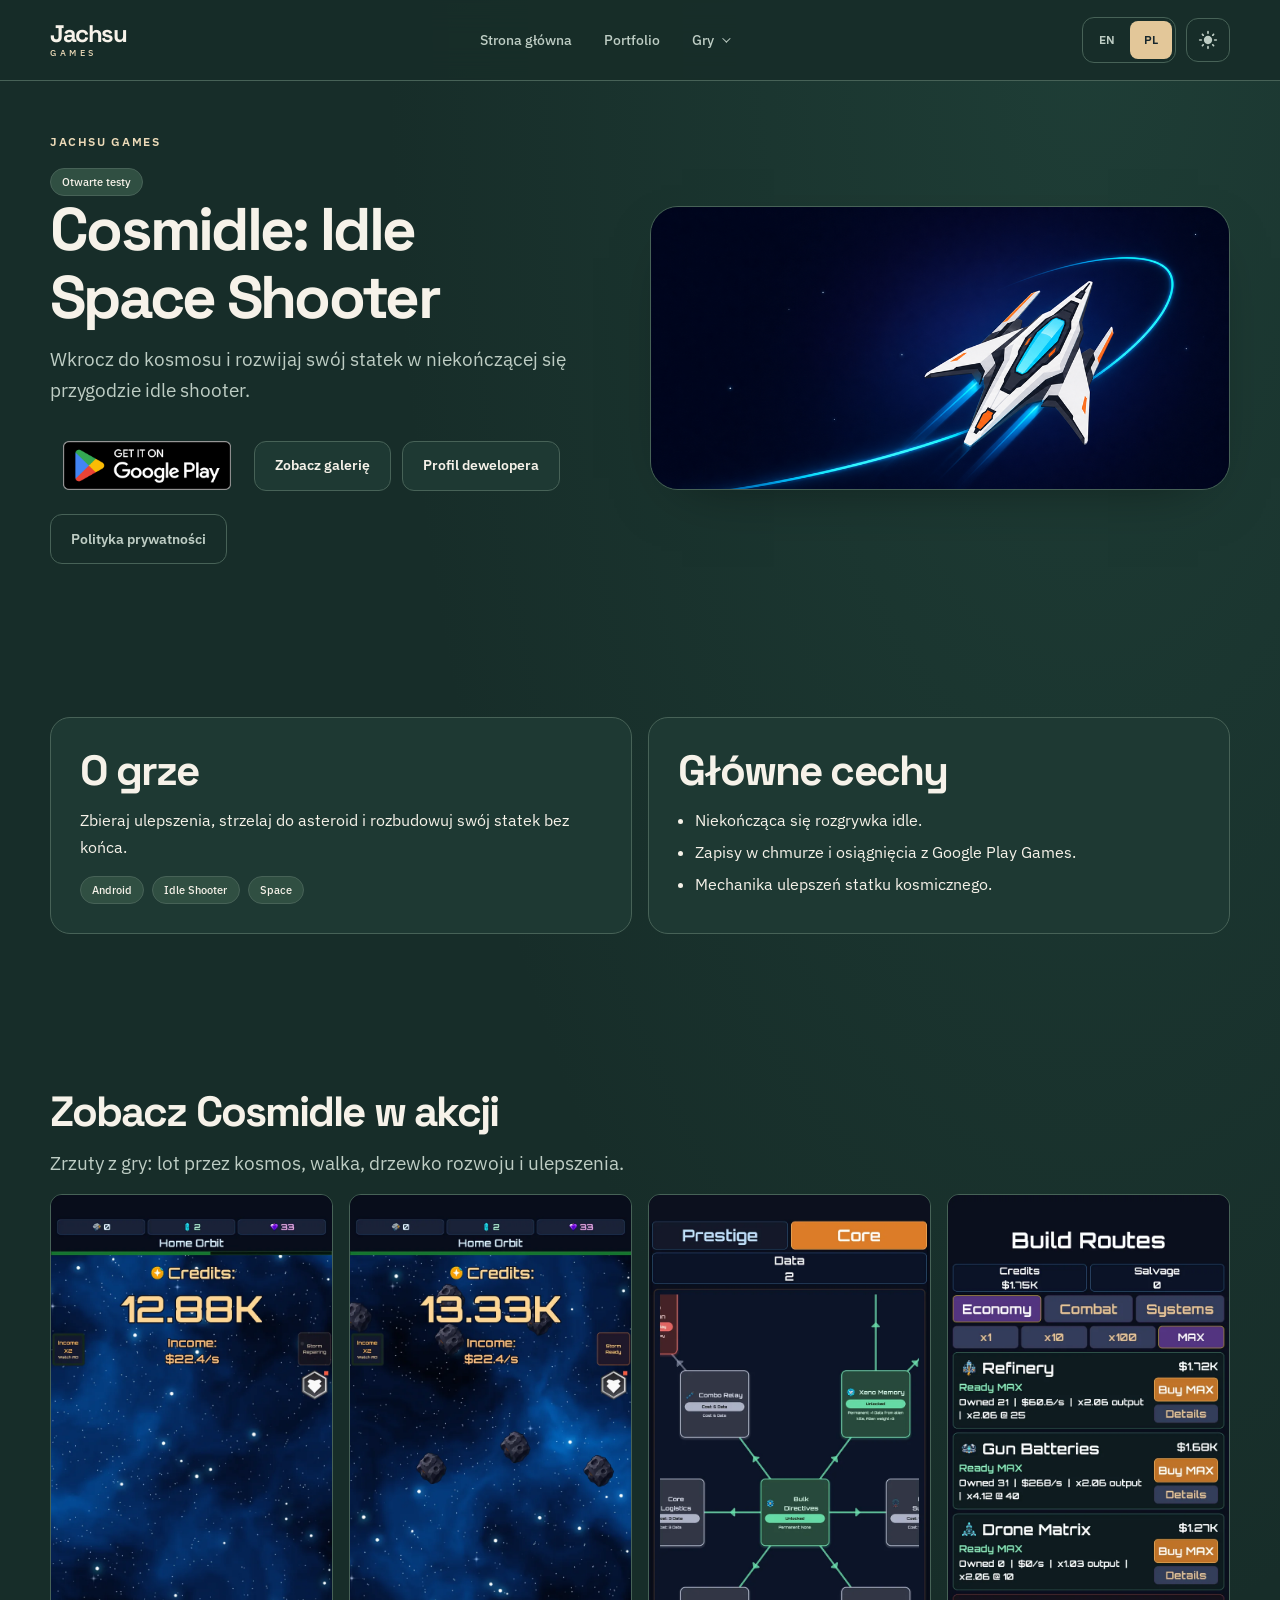
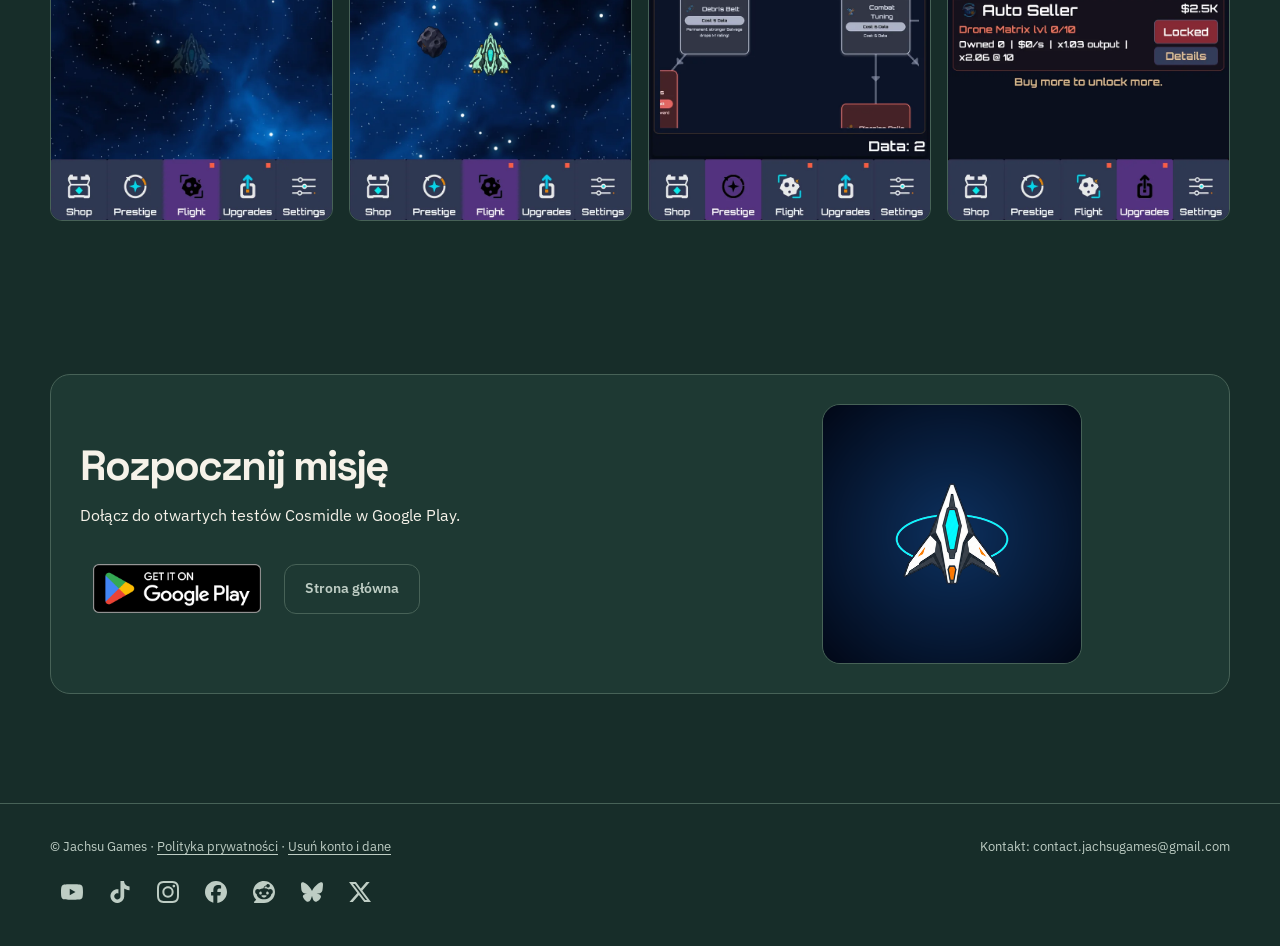
==== commit b18ccf8c: "Use Google Play badges for store links Replace text-based Google Play links with the official badge " ====
--- a/cosmidle/index.html
+++ b/cosmidle/index.html
@@ -16,7 +16,7 @@
   <meta property="twitter:description" content="Cosmidle: Idle Space Shooter - nowa gra od Jachsu Games." data-i18n-content="cosmidle.meta.ogDescription">
   <link rel="canonical" href="https://jachsugames.com/cosmidle/">
   <link rel="stylesheet" href="../styles/base.css?v=20261027-green-controls-2">
-  <link rel="stylesheet" href="../styles/components.css?v=20261027-green-controls">
+  <link rel="stylesheet" href="../styles/components.css?v=20261028-play-badge">
   <link rel="stylesheet" href="../styles/pages/cosmidle.css?v=20261026-portfolio-fix">
   <script defer src="../scripts/i18n.js?v=20261027-social-links"></script>
   <script defer src="../scripts/main.js?v=20261026-portfolio-fix"></script>
@@ -75,7 +75,7 @@
           <h1 data-i18n="cosmidle.hero.title">Cosmidle: Idle Space Shooter</h1>
           <p class="lead" data-i18n="cosmidle.hero.lead">Wkrocz do kosmosu i rozwijaj swój statek w niekończącej się przygodzie idle shooter.</p>
           <div class="btn-row">
-            <a class="btn btn-primary" href="https://play.google.com/store/apps/details?id=com.jachsugames.cosmidle" target="_blank" rel="noreferrer noopener" data-i18n="cosmidle.hero.ctaStore">Google Play · Otwarte testy</a>
+            <a class="store-badge" href="https://play.google.com/store/apps/details?id=com.jachsugames.cosmidle" target="_blank" rel="noreferrer noopener" aria-label="Google Play · Otwarte testy" data-i18n-aria-label="cosmidle.hero.ctaStore"><img class="google-play-badge" src="../assets/google-play-badge-en.png" alt="" width="478" height="142" decoding="async"></a>
             <a class="btn btn-secondary" href="#gallery" data-i18n="cosmidle.hero.ctaGallery">Zobacz galerię</a>
             <a class="btn btn-secondary" href="https://play.google.com/store/apps/dev?id=4923254199329031787" target="_blank" rel="noreferrer noopener" data-i18n="cosmidle.hero.ctaDev">Profil dewelopera</a>
             <a class="btn btn-ghost" href="../CosmidlePolicy.html" target="_blank" rel="noreferrer noopener" data-i18n="cosmidle.hero.ctaPolicy">Privacy Policy</a>
@@ -136,7 +136,7 @@
             <h2 data-i18n="cosmidle.cta.title">Rozpocznij misję</h2>
             <p data-i18n="cosmidle.cta.lead">Dołącz do otwartych testów Cosmidle w Google Play.</p>
             <div class="btn-row">
-              <a class="btn btn-primary" href="https://play.google.com/store/apps/details?id=com.jachsugames.cosmidle" target="_blank" rel="noreferrer noopener" data-i18n="cosmidle.cta.primary">Dołącz do testów</a>
+              <a class="store-badge" href="https://play.google.com/store/apps/details?id=com.jachsugames.cosmidle" target="_blank" rel="noreferrer noopener" aria-label="Dołącz do testów" data-i18n-aria-label="cosmidle.cta.primary"><img class="google-play-badge" src="../assets/google-play-badge-en.png" alt="" width="478" height="142" decoding="async"></a>
               <a class="btn btn-ghost" href="../" data-i18n="cosmidle.cta.secondary">Strona główna</a>
             </div>
           </div>
--- a/styles/components.css
+++ b/styles/components.css
@@ -22,6 +22,9 @@
 .theme-toggle:hover { color: var(--text); background: var(--accent-soft); }
 .mobile-nav-toggle, .close-icon { display: none; }
 .btn-row { display: flex; flex-wrap: wrap; gap: .65rem; margin-top: 1.4rem; }
+.btn-row:has(.store-badge) { align-items: center; }
+.store-badge { display: inline-flex; flex: 0 0 auto; max-width: 100%; padding: 13px; border-radius: 8px; }
+.store-badge img.google-play-badge { width: 168px; height: auto; aspect-ratio: 478/142; object-fit: contain; border-radius: 0; }
 .btn { display: inline-flex; align-items: center; justify-content: center; gap: .5rem; min-height: 50px; padding: .8rem 1.25rem; border-radius: 12px; border: 1px solid transparent; font-size: .9rem; font-weight: 600; line-height: 1.3; text-align: center; text-decoration: none; transition: background-color 160ms ease,border-color 160ms ease,transform 160ms ease; }
 .btn-primary { background: var(--action-bg); color: var(--action-text); border-color: var(--action-bg); }
 .btn-primary:hover { background: var(--action-hover); border-color: var(--action-hover); transform: translateY(-2px); }
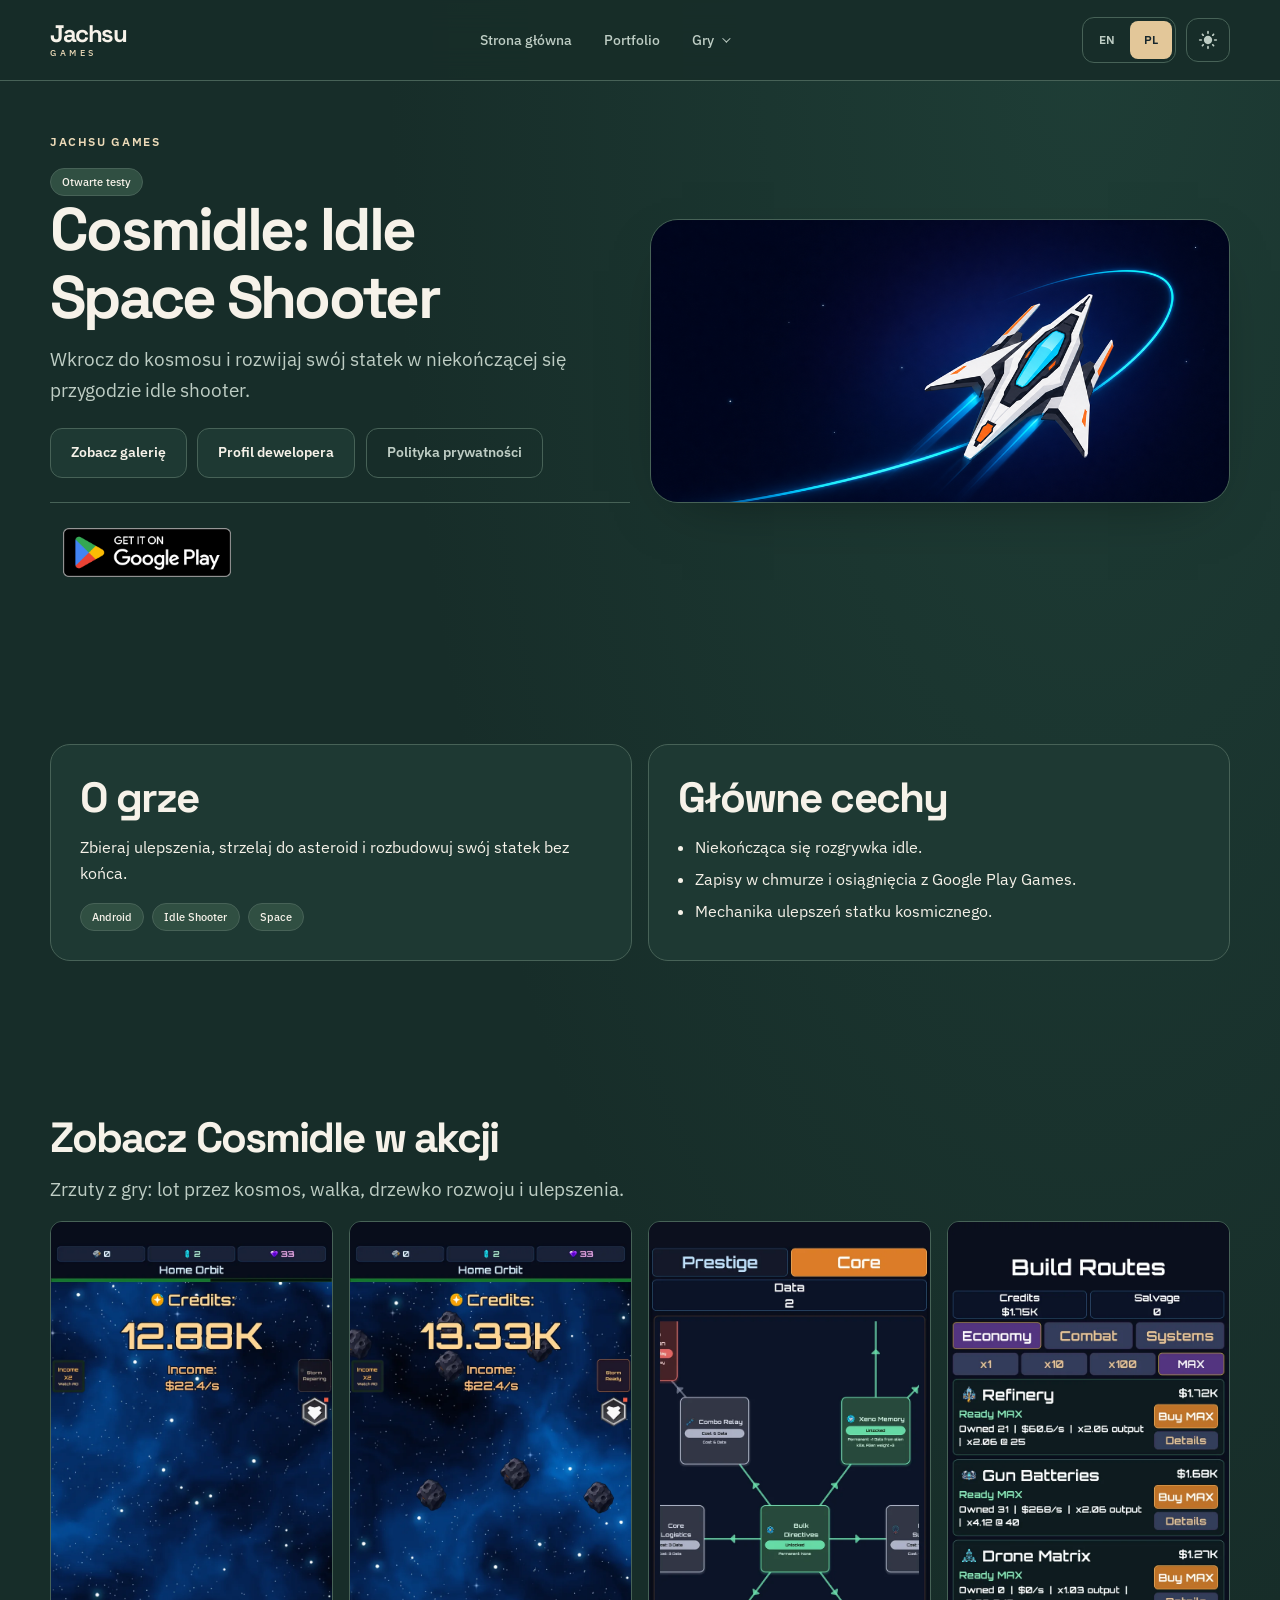
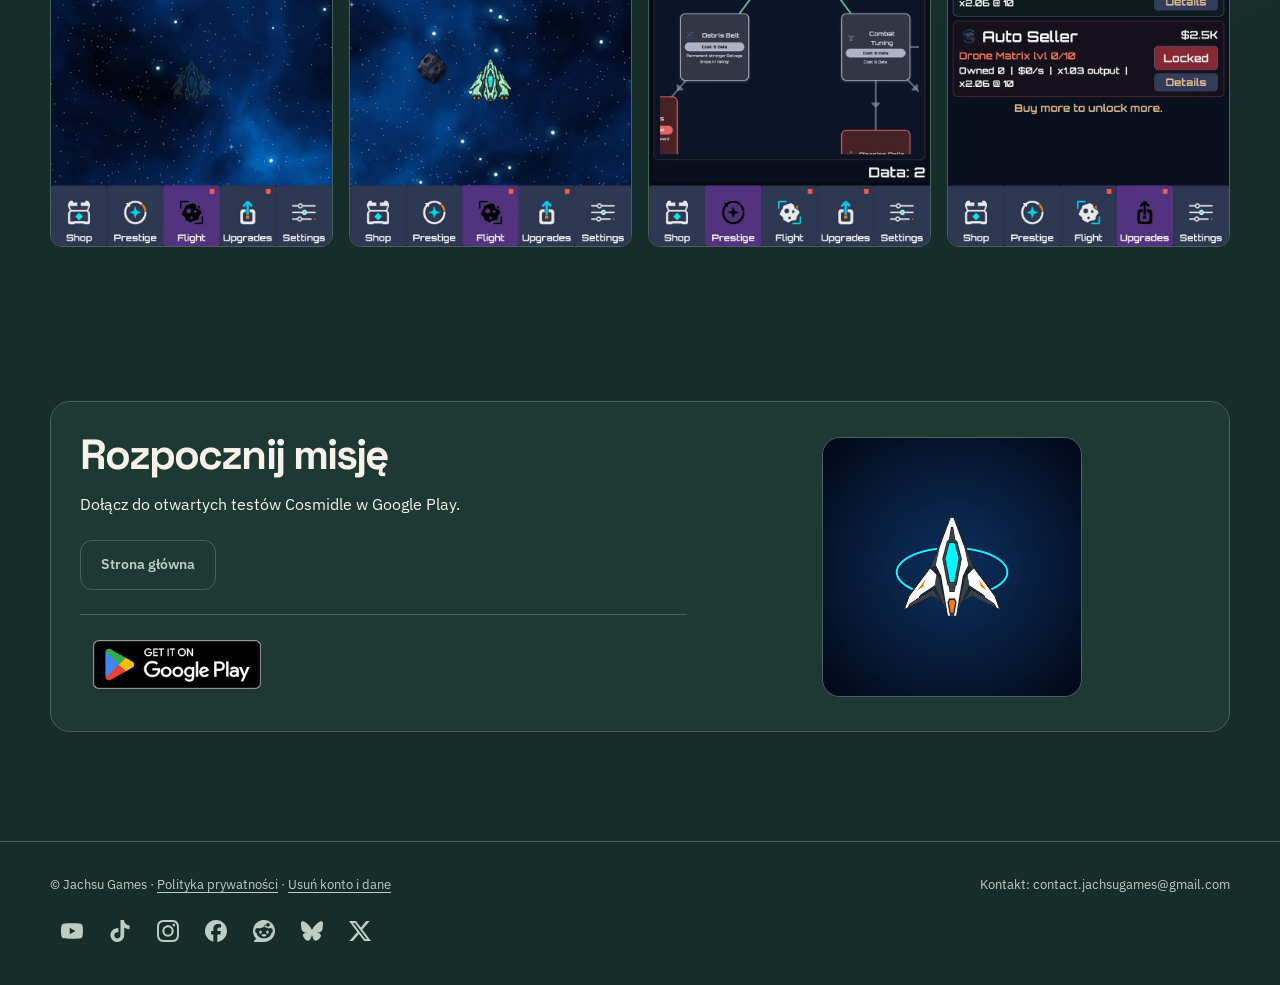
==== commit 3f902f80: "Separate store badges and correct release date Move Google Play badges into dedicated download secti" ====
--- a/cosmidle/index.html
+++ b/cosmidle/index.html
@@ -16,9 +16,9 @@
   <meta property="twitter:description" content="Cosmidle: Idle Space Shooter - nowa gra od Jachsu Games." data-i18n-content="cosmidle.meta.ogDescription">
   <link rel="canonical" href="https://jachsugames.com/cosmidle/">
   <link rel="stylesheet" href="../styles/base.css?v=20261027-green-controls-2">
-  <link rel="stylesheet" href="../styles/components.css?v=20261028-play-badge">
+  <link rel="stylesheet" href="../styles/components.css?v=20261028-play-download">
   <link rel="stylesheet" href="../styles/pages/cosmidle.css?v=20261026-portfolio-fix">
-  <script defer src="../scripts/i18n.js?v=20261027-social-links"></script>
+  <script defer src="../scripts/i18n.js?v=20261028-release-date"></script>
   <script defer src="../scripts/main.js?v=20261026-portfolio-fix"></script>
   <link rel="icon" href="/favicon.ico" sizes="16x16 32x32 48x48 64x64">
   <link rel="icon" type="image/png" href="/favicon-96x96.png" sizes="96x96">
@@ -75,10 +75,12 @@
           <h1 data-i18n="cosmidle.hero.title">Cosmidle: Idle Space Shooter</h1>
           <p class="lead" data-i18n="cosmidle.hero.lead">Wkrocz do kosmosu i rozwijaj swój statek w niekończącej się przygodzie idle shooter.</p>
           <div class="btn-row">
-            <a class="store-badge" href="https://play.google.com/store/apps/details?id=com.jachsugames.cosmidle" target="_blank" rel="noreferrer noopener" aria-label="Google Play · Otwarte testy" data-i18n-aria-label="cosmidle.hero.ctaStore"><img class="google-play-badge" src="../assets/google-play-badge-en.png" alt="" width="478" height="142" decoding="async"></a>
             <a class="btn btn-secondary" href="#gallery" data-i18n="cosmidle.hero.ctaGallery">Zobacz galerię</a>
             <a class="btn btn-secondary" href="https://play.google.com/store/apps/dev?id=4923254199329031787" target="_blank" rel="noreferrer noopener" data-i18n="cosmidle.hero.ctaDev">Profil dewelopera</a>
             <a class="btn btn-ghost" href="../CosmidlePolicy.html" target="_blank" rel="noreferrer noopener" data-i18n="cosmidle.hero.ctaPolicy">Privacy Policy</a>
+          </div>
+          <div class="store-download">
+            <a class="store-badge" href="https://play.google.com/store/apps/details?id=com.jachsugames.cosmidle" target="_blank" rel="noreferrer noopener" aria-label="Google Play · Otwarte testy" data-i18n-aria-label="cosmidle.hero.ctaStore"><img class="google-play-badge" src="../assets/google-play-badge-en.png" alt="" width="478" height="142" decoding="async"></a>
           </div>
         </div>
         <img class="cosmidle-hero-banner reveal" src="../assets/cosmidle/banner.png" alt="Cosmidle — statek kosmiczny na tle gwiazd" data-i18n-alt="cosmidle.banner.alt" width="1024" height="500" fetchpriority="high" decoding="async">
@@ -136,8 +138,10 @@
             <h2 data-i18n="cosmidle.cta.title">Rozpocznij misję</h2>
             <p data-i18n="cosmidle.cta.lead">Dołącz do otwartych testów Cosmidle w Google Play.</p>
             <div class="btn-row">
+              <a class="btn btn-ghost" href="../" data-i18n="cosmidle.cta.secondary">Strona główna</a>
+            </div>
+            <div class="store-download">
               <a class="store-badge" href="https://play.google.com/store/apps/details?id=com.jachsugames.cosmidle" target="_blank" rel="noreferrer noopener" aria-label="Dołącz do testów" data-i18n-aria-label="cosmidle.cta.primary"><img class="google-play-badge" src="../assets/google-play-badge-en.png" alt="" width="478" height="142" decoding="async"></a>
-              <a class="btn btn-ghost" href="../" data-i18n="cosmidle.cta.secondary">Strona główna</a>
             </div>
           </div>
           <a href="https://play.google.com/store/apps/details?id=com.jachsugames.cosmidle" target="_blank" rel="noreferrer noopener">
--- a/styles/components.css
+++ b/styles/components.css
@@ -22,7 +22,7 @@
 .theme-toggle:hover { color: var(--text); background: var(--accent-soft); }
 .mobile-nav-toggle, .close-icon { display: none; }
 .btn-row { display: flex; flex-wrap: wrap; gap: .65rem; margin-top: 1.4rem; }
-.btn-row:has(.store-badge) { align-items: center; }
+.store-download { display: flex; align-items: center; width: 100%; margin-top: 1.5rem; padding-top: .75rem; border-top: 1px solid var(--line); }
 .store-badge { display: inline-flex; flex: 0 0 auto; max-width: 100%; padding: 13px; border-radius: 8px; }
 .store-badge img.google-play-badge { width: 168px; height: auto; aspect-ratio: 478/142; object-fit: contain; border-radius: 0; }
 .btn { display: inline-flex; align-items: center; justify-content: center; gap: .5rem; min-height: 50px; padding: .8rem 1.25rem; border-radius: 12px; border: 1px solid transparent; font-size: .9rem; font-weight: 600; line-height: 1.3; text-align: center; text-decoration: none; transition: background-color 160ms ease,border-color 160ms ease,transform 160ms ease; }
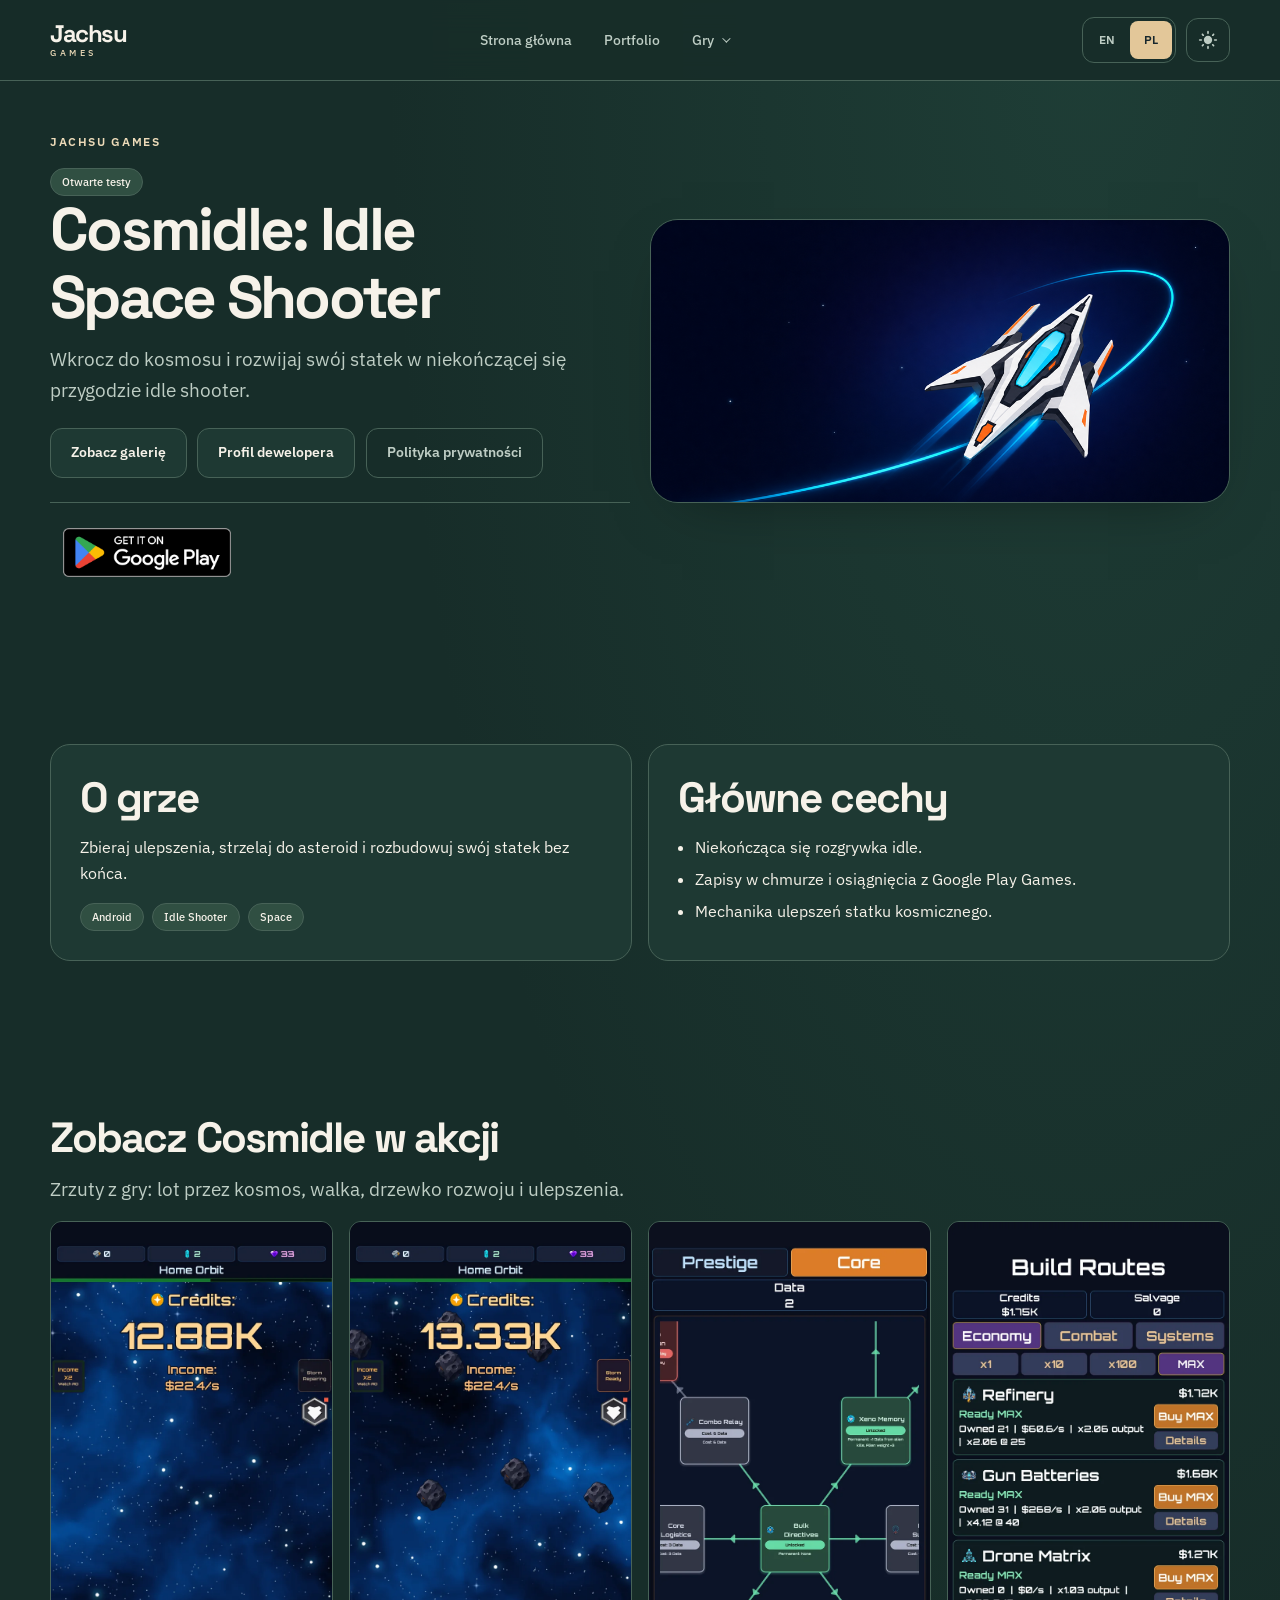
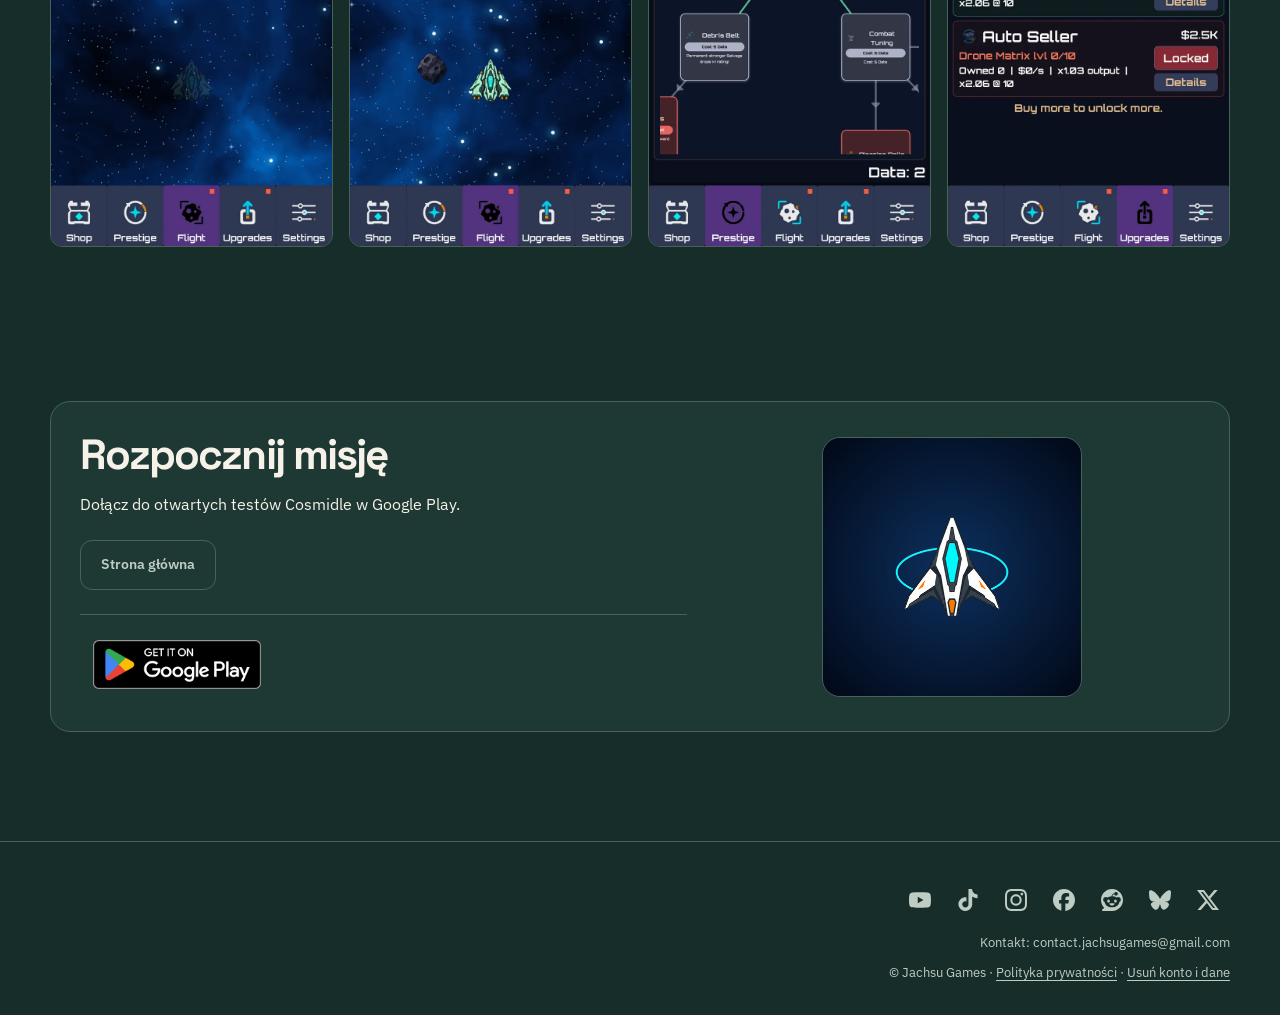
==== commit 951cdad4: "fsa asasfafs" ====
--- a/cosmidle/index.html
+++ b/cosmidle/index.html
@@ -16,7 +16,7 @@
   <meta property="twitter:description" content="Cosmidle: Idle Space Shooter - nowa gra od Jachsu Games." data-i18n-content="cosmidle.meta.ogDescription">
   <link rel="canonical" href="https://jachsugames.com/cosmidle/">
   <link rel="stylesheet" href="../styles/base.css?v=20261027-green-controls-2">
-  <link rel="stylesheet" href="../styles/components.css?v=20261028-play-download">
+  <link rel="stylesheet" href="../styles/components.css?v=20261028-footer-right">
   <link rel="stylesheet" href="../styles/pages/cosmidle.css?v=20261026-portfolio-fix">
   <script defer src="../scripts/i18n.js?v=20261028-release-date"></script>
   <script defer src="../scripts/main.js?v=20261026-portfolio-fix"></script>
@@ -154,8 +154,6 @@
 
   <footer class="site-footer">
     <div class="container">
-      <p>© Jachsu Games · <a href="../CosmidlePolicy.html" target="_blank" rel="noreferrer noopener" data-i18n="cosmidle.hero.ctaPolicy">Polityka prywatności</a> · <a href="../CosmidleDeleteAccount.html" data-i18n="cosmidle.footer.delete">Usuń konto i dane</a></p>
-      <p><span data-i18n="footer.contactPrefix">Kontakt:</span> contact.jachsugames@gmail.com</p>
       <nav class="footer-social-links" aria-label="Media społecznościowe" data-i18n-aria-label="footer.socialLabel">
         <a href="https://www.youtube.com/@JachsuGames" target="_blank" rel="noreferrer noopener" title="YouTube"><svg aria-hidden="true" focusable="false" width="22" height="22" viewBox="0 0 24 24"><use href="../assets/icons/social.svg#youtube"></use></svg><span class="sr-only">YouTube</span></a>
         <a href="https://www.tiktok.com/@jachsugames" target="_blank" rel="noreferrer noopener" title="TikTok"><svg aria-hidden="true" focusable="false" width="22" height="22" viewBox="0 0 24 24"><use href="../assets/icons/social.svg#tiktok"></use></svg><span class="sr-only">TikTok</span></a>
@@ -165,6 +163,8 @@
         <a href="https://bsky.app/profile/jachsugames.bsky.social" target="_blank" rel="noreferrer noopener" title="Bluesky"><svg aria-hidden="true" focusable="false" width="22" height="22" viewBox="0 0 24 24"><use href="../assets/icons/social.svg#bluesky"></use></svg><span class="sr-only">Bluesky</span></a>
         <a href="https://x.com/JachsuGames" target="_blank" rel="noreferrer noopener" title="X"><svg aria-hidden="true" focusable="false" width="22" height="22" viewBox="0 0 24 24"><use href="../assets/icons/social.svg#x"></use></svg><span class="sr-only">X</span></a>
       </nav>
+      <p><span data-i18n="footer.contactPrefix">Kontakt:</span> contact.jachsugames@gmail.com</p>
+      <p>© Jachsu Games · <a href="../CosmidlePolicy.html" target="_blank" rel="noreferrer noopener" data-i18n="cosmidle.hero.ctaPolicy">Polityka prywatności</a> · <a href="../CosmidleDeleteAccount.html" data-i18n="cosmidle.footer.delete">Usuń konto i dane</a></p>
     </div>
   </footer>
 </body>
--- a/styles/components.css
+++ b/styles/components.css
@@ -48,9 +48,9 @@
 .text-link::after { content: "↗"; font-size: 1.15em; }
 .text-link:hover { text-decoration: underline; }
 .site-footer { margin-top: 2rem; border-top: 1px solid var(--line); }
-.site-footer .container { display: flex; justify-content: space-between; align-items: center; flex-wrap: wrap; gap: .6rem 2rem; padding-block: 2rem; color: var(--text-muted); font-size: .8rem; }
+.site-footer .container { display: flex; flex-direction: column; align-items: flex-end; gap: .6rem; padding-block: 2rem; color: var(--text-muted); font-size: .8rem; text-align: right; }
 .site-footer p { margin: 0; overflow-wrap: anywhere; }
-.footer-social-links { display: flex; flex-wrap: wrap; gap: .25rem; flex: 0 0 100%; width: 100%; min-width: 0; padding-top: .25rem; }
+.footer-social-links { display: flex; justify-content: flex-end; flex-wrap: wrap; gap: .25rem; max-width: 100%; min-width: 0; padding-top: .25rem; }
 .footer-social-links a { display: inline-flex; align-items: center; justify-content: center; width: 44px; height: 44px; flex: 0 0 44px; border-radius: 50%; color: var(--text-muted); text-decoration: none; transition: color 160ms ease,background-color 160ms ease; }
 .footer-social-links svg { display: block; width: 22px; height: 22px; fill: currentColor; }
 .footer-social-links a:hover, .footer-social-links a:focus-visible { color: var(--accent-strong); background: var(--accent-soft); }
@@ -83,7 +83,7 @@
   .card { padding: 1.2rem; border-radius: 18px; }
   .section-heading { align-items: start; }
   .section-number { display: none; }
-  .site-footer .container { flex-direction: column; align-items: flex-start; padding-block: 1.5rem; }
+  .site-footer .container { padding-block: 1.5rem; }
 }
 @media (max-width:350px) {
   .footer-social-links { gap: .15rem; }
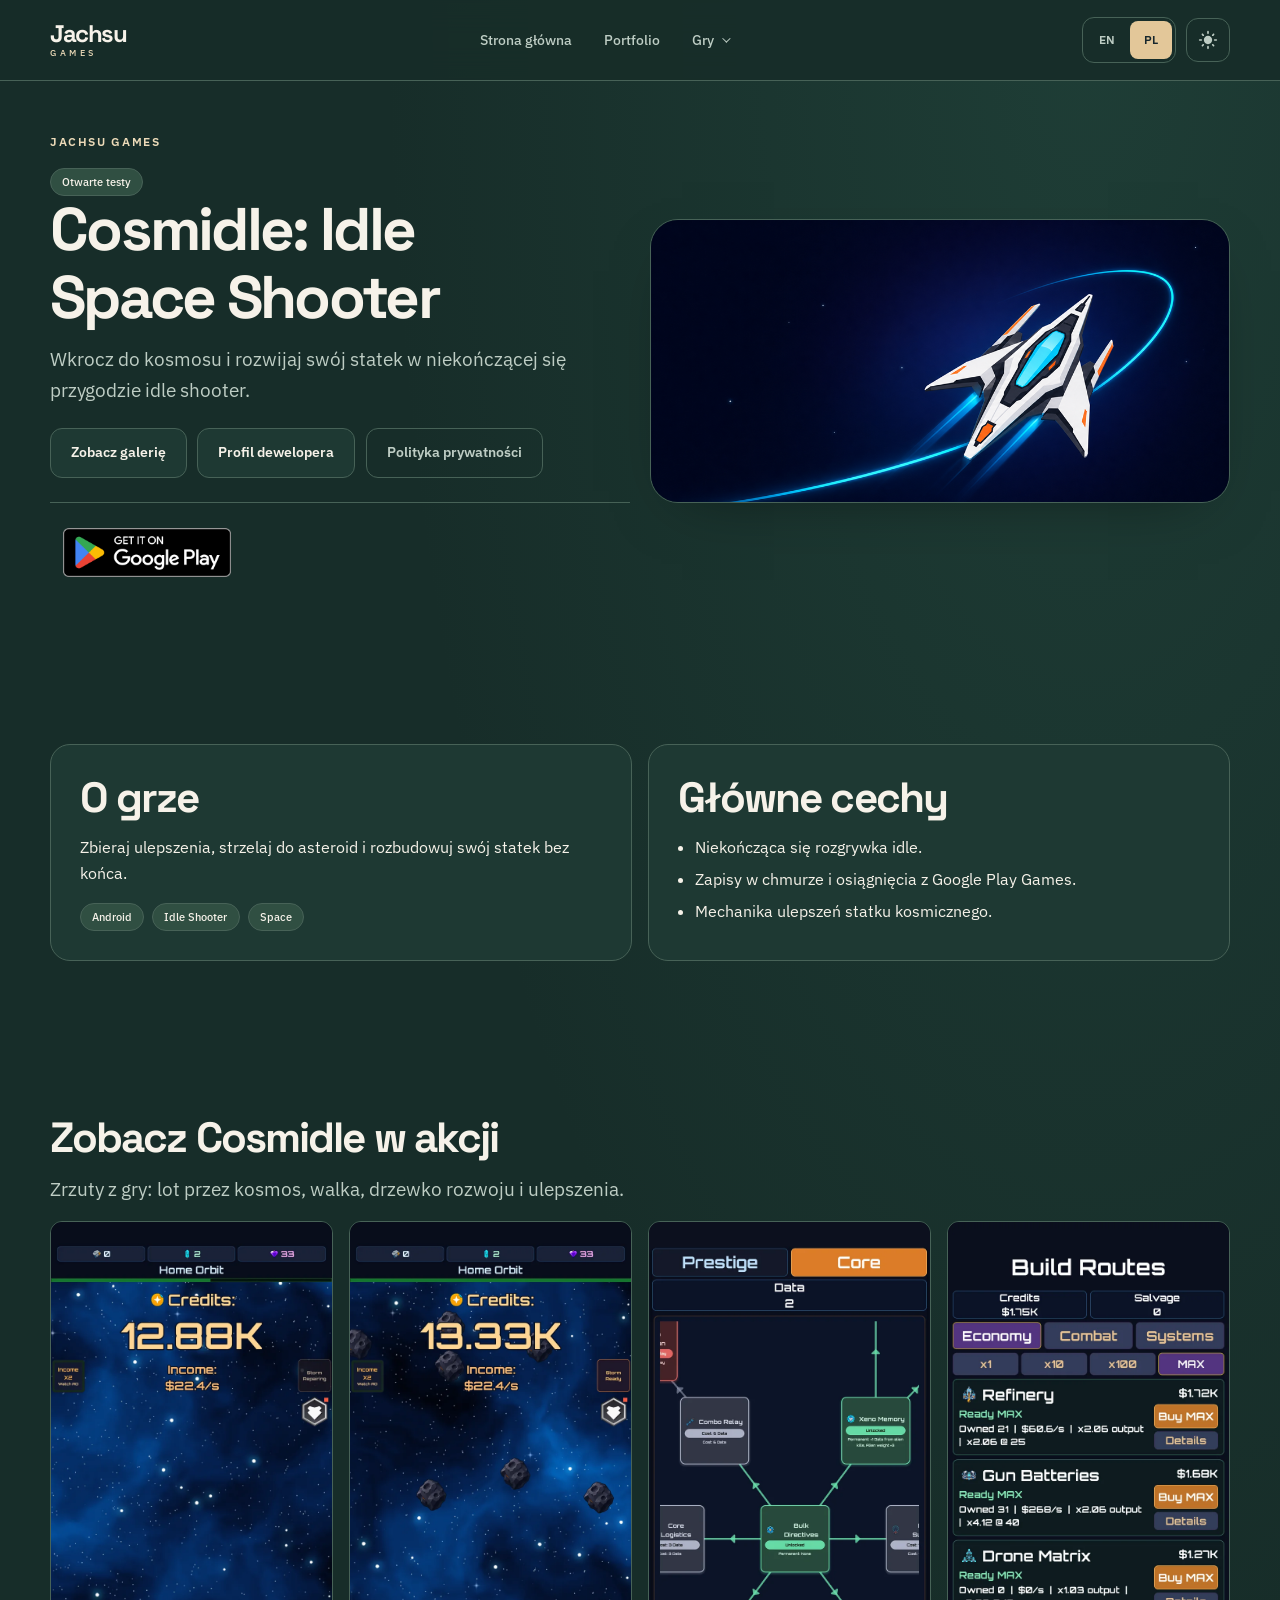
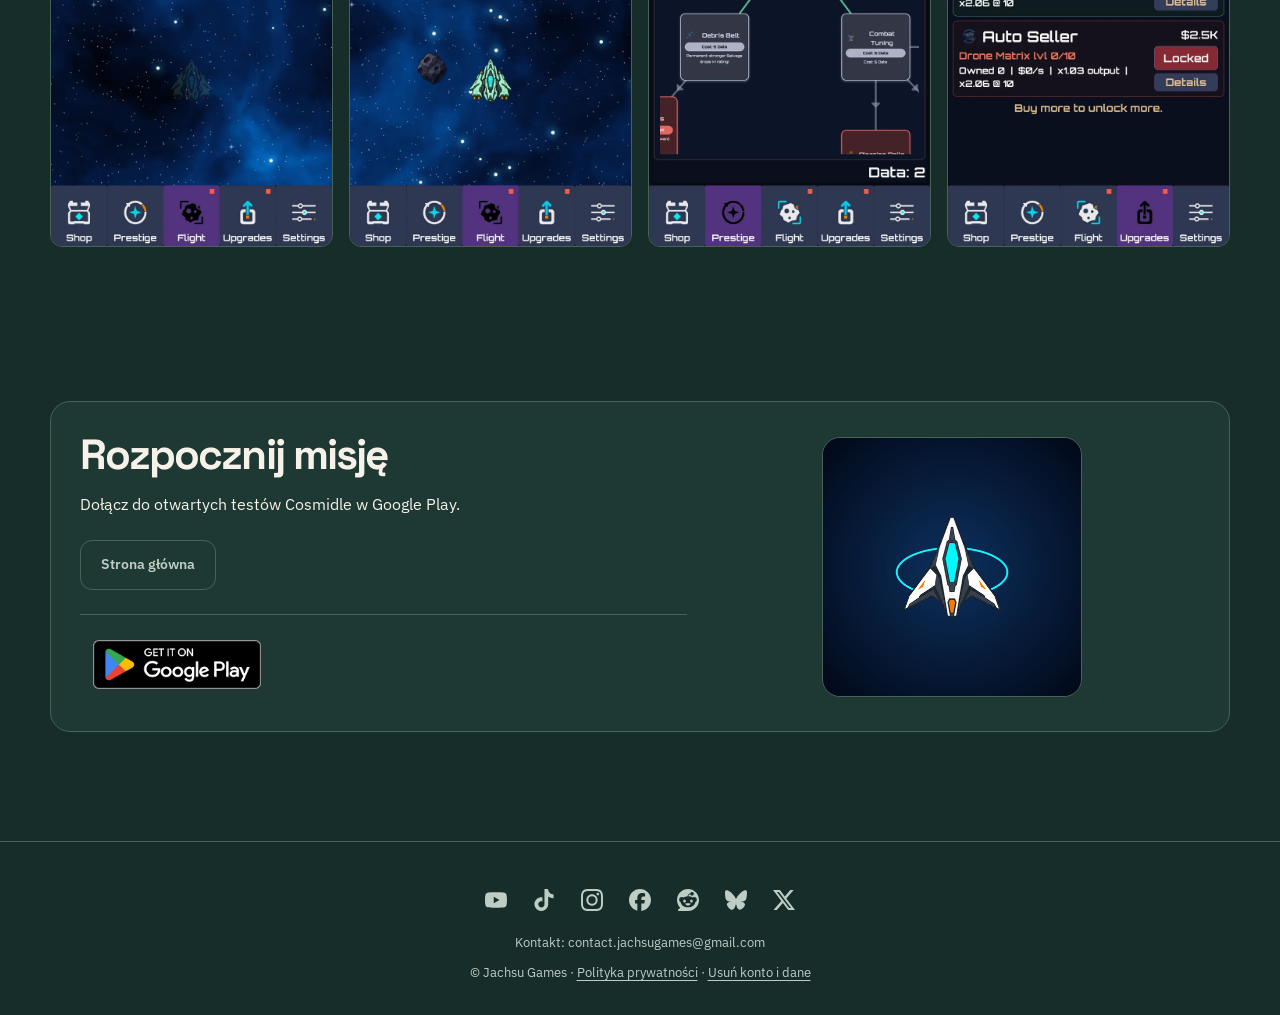
==== commit 27b51edd: "dsds gfg3wew" ====
--- a/cosmidle/index.html
+++ b/cosmidle/index.html
@@ -16,7 +16,7 @@
   <meta property="twitter:description" content="Cosmidle: Idle Space Shooter - nowa gra od Jachsu Games." data-i18n-content="cosmidle.meta.ogDescription">
   <link rel="canonical" href="https://jachsugames.com/cosmidle/">
   <link rel="stylesheet" href="../styles/base.css?v=20261027-green-controls-2">
-  <link rel="stylesheet" href="../styles/components.css?v=20261028-footer-right">
+  <link rel="stylesheet" href="../styles/components.css?v=20261028-footer-center">
   <link rel="stylesheet" href="../styles/pages/cosmidle.css?v=20261026-portfolio-fix">
   <script defer src="../scripts/i18n.js?v=20261028-release-date"></script>
   <script defer src="../scripts/main.js?v=20261026-portfolio-fix"></script>
--- a/styles/components.css
+++ b/styles/components.css
@@ -48,9 +48,9 @@
 .text-link::after { content: "↗"; font-size: 1.15em; }
 .text-link:hover { text-decoration: underline; }
 .site-footer { margin-top: 2rem; border-top: 1px solid var(--line); }
-.site-footer .container { display: flex; flex-direction: column; align-items: flex-end; gap: .6rem; padding-block: 2rem; color: var(--text-muted); font-size: .8rem; text-align: right; }
+.site-footer .container { display: flex; flex-direction: column; align-items: center; gap: .6rem; padding-block: 2rem; color: var(--text-muted); font-size: .8rem; text-align: center; }
 .site-footer p { margin: 0; overflow-wrap: anywhere; }
-.footer-social-links { display: flex; justify-content: flex-end; flex-wrap: wrap; gap: .25rem; max-width: 100%; min-width: 0; padding-top: .25rem; }
+.footer-social-links { display: flex; justify-content: center; flex-wrap: wrap; gap: .25rem; max-width: 100%; min-width: 0; padding-top: .25rem; }
 .footer-social-links a { display: inline-flex; align-items: center; justify-content: center; width: 44px; height: 44px; flex: 0 0 44px; border-radius: 50%; color: var(--text-muted); text-decoration: none; transition: color 160ms ease,background-color 160ms ease; }
 .footer-social-links svg { display: block; width: 22px; height: 22px; fill: currentColor; }
 .footer-social-links a:hover, .footer-social-links a:focus-visible { color: var(--accent-strong); background: var(--accent-soft); }
